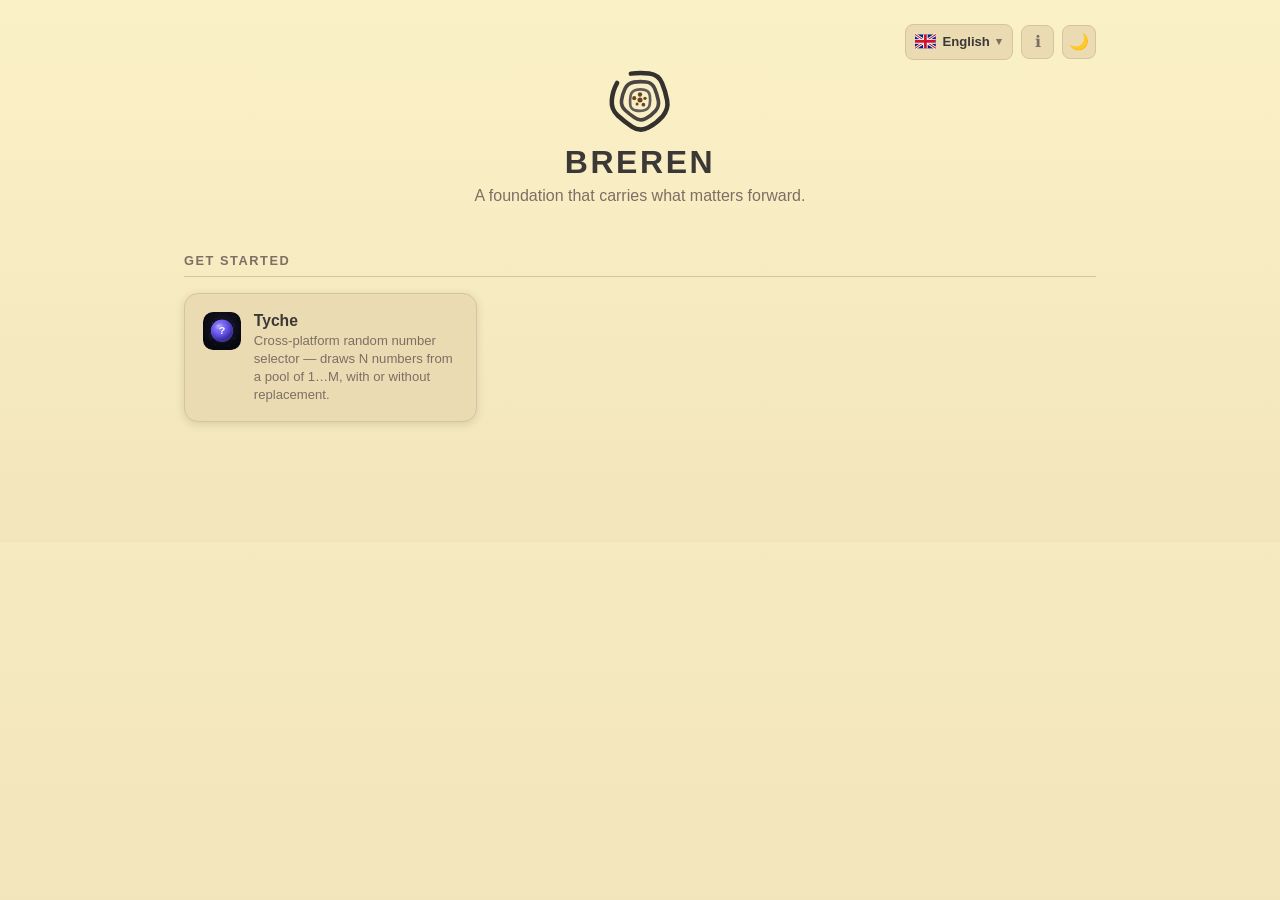
==== index.html @ bc1a44ae "[A] add favicon variants and an about-breren naming modal feat: wire up icons/breren.ico as an alter" ====
<!doctype html>
<html lang="gl">
<head>
<meta charset="utf-8">
<meta name="viewport" content="width=device-width, initial-scale=1">
<title>Breren</title>
<link rel="icon" type="image/svg+xml" href="icons/breren-logo.svg">
<link rel="alternate icon" href="icons/breren.ico">
<style>
  /* Gruvbox palette: https://github.com/morhetz/gruvbox */
  :root {
    color-scheme: light dark;
  }
  :root, :root[data-theme="light"] {
    --bg: #fbf1c7;        /* gruvbox light bg0 */
    --bg-alt: #f2e5bc;    /* gruvbox light bg0_s */
    --fg: #3c3836;        /* gruvbox light fg1 */
    --fg-muted: #7c6f64;  /* gruvbox light fg4 */
    --card-bg: #ebdbb2;   /* gruvbox light bg1 */
    --card-border: #d5c4a1; /* gruvbox light bg2 */
    --accent: #d65d0e;    /* gruvbox light orange */
    --shadow: rgba(60, 45, 20, 0.15);
  }
  @media (prefers-color-scheme: dark) {
    :root {
      --bg: #282828;        /* gruvbox dark bg0 */
      --bg-alt: #1d2021;    /* gruvbox dark bg0_h */
      --fg: #ebdbb2;        /* gruvbox dark fg1 */
      --fg-muted: #a89984;  /* gruvbox dark fg4 */
      --card-bg: #3c3836;   /* gruvbox dark bg1 */
      --card-border: #504945; /* gruvbox dark bg2 */
      --accent: #fe8019;    /* gruvbox dark bright orange */
      --shadow: rgba(0, 0, 0, 0.45);
    }
  }
  :root[data-theme="dark"] {
    --bg: #282828; --bg-alt: #1d2021; --fg: #ebdbb2; --fg-muted: #a89984;
    --card-bg: #3c3836; --card-border: #504945; --accent: #fe8019;
    --shadow: rgba(0, 0, 0, 0.45);
  }

  * { box-sizing: border-box; }
  html, body {
    margin: 0; padding: 0; min-height: 100%;
    background: linear-gradient(180deg, var(--bg) 0%, var(--bg-alt) 100%);
    color: var(--fg);
    font-family: -apple-system, "Segoe UI", Roboto, Helvetica, Arial, sans-serif;
  }
  main {
    max-width: 960px;
    margin: 0 auto;
    padding: 4rem 1.5rem 5rem;
    position: relative;
  }
  .toolbar {
    position: absolute;
    top: 1.5rem;
    right: 1.5rem;
    display: flex;
    align-items: center;
    gap: 0.5rem;
  }

  /* Language picker */
  .lang-picker {
    position: relative;
  }
  .lang-trigger {
    display: flex;
    align-items: center;
    gap: 0.4rem;
    font: inherit;
    cursor: pointer;
    border: 1px solid var(--card-border);
    border-radius: 8px;
    background: var(--card-bg);
    color: var(--fg);
    padding: 0.4rem 0.6rem;
    font-size: 0.82rem;
    font-weight: 600;
  }
  .lang-trigger:hover { border-color: var(--accent); }
  .lang-trigger .chevron {
    color: var(--fg-muted);
    font-size: 0.7rem;
  }
  .lang-menu {
    position: absolute;
    top: calc(100% + 0.4rem);
    right: 0;
    margin: 0;
    padding: 0.35rem;
    list-style: none;
    width: 15rem;
    max-height: 20rem;
    overflow-y: auto;
    background: var(--card-bg);
    border: 1px solid var(--card-border);
    border-radius: 10px;
    box-shadow: 0 8px 24px var(--shadow);
    z-index: 20;
  }
  .lang-menu[hidden] { display: none; }
  .lang-option {
    display: flex;
    align-items: center;
    gap: 0.55rem;
    width: 100%;
    font: inherit;
    text-align: left;
    cursor: pointer;
    border: none;
    border-radius: 6px;
    background: transparent;
    color: var(--fg);
    padding: 0.45rem 0.55rem;
    font-size: 0.86rem;
  }
  .lang-option:hover,
  .lang-option:focus-visible {
    background: color-mix(in srgb, var(--accent) 18%, transparent);
    outline: none;
  }
  .lang-option[aria-selected="true"] {
    font-weight: 700;
    color: var(--accent);
  }
  .flag {
    flex: none;
    display: inline-flex;
    width: 1.3rem;
    height: 1.3rem;
    line-height: 1.3rem;
    font-size: 1.1rem;
  }
  .flag svg { width: 100%; height: 100%; border-radius: 2px; }

  .theme-btn, .about-btn {
    font: inherit;
    cursor: pointer;
    border: 1px solid var(--card-border);
    border-radius: 8px;
    background: var(--card-bg);
    color: var(--fg-muted);
    width: 2.1rem;
    height: 2.1rem;
    display: flex;
    align-items: center;
    justify-content: center;
    font-size: 1rem;
  }
  .theme-btn:hover, .about-btn:hover { border-color: var(--accent); }

  /* About modal */
  .about-overlay {
    position: fixed;
    inset: 0;
    background: rgba(0, 0, 0, 0.5);
    display: flex;
    align-items: center;
    justify-content: center;
    padding: 1.5rem;
    z-index: 30;
  }
  .about-overlay[hidden] { display: none; }
  .about-dialog {
    max-width: 32rem;
    width: 100%;
    max-height: 85vh;
    overflow-y: auto;
    background: var(--card-bg);
    border: 1px solid var(--card-border);
    border-radius: 14px;
    box-shadow: 0 12px 32px var(--shadow);
    padding: 1.75rem;
    position: relative;
  }
  .about-close {
    position: absolute;
    top: 0.9rem;
    right: 0.9rem;
    font: inherit;
    cursor: pointer;
    border: 1px solid var(--card-border);
    border-radius: 8px;
    background: transparent;
    color: var(--fg-muted);
    width: 2rem;
    height: 2rem;
    display: flex;
    align-items: center;
    justify-content: center;
  }
  .about-close:hover { border-color: var(--accent); }
  .about-dialog h2 {
    margin: 0 0.5rem 0.75rem 0;
    font-size: 1.3rem;
    letter-spacing: 0.04em;
  }
  .about-meaning {
    font-weight: 600;
    color: var(--accent);
    margin: 0 0 1rem;
  }
  .about-origin {
    color: var(--fg);
    line-height: 1.55;
    margin: 0 0 1.25rem;
  }
  .about-more {
    color: var(--accent);
    text-decoration: none;
    font-weight: 600;
    font-size: 0.9rem;
  }
  .about-more:hover { text-decoration: underline; }

  header {
    text-align: center;
    margin-bottom: 3rem;
  }
  .mark {
    display: block;
    width: 72px;
    height: 72px;
    margin: 0 auto 0.5rem;
    cursor: pointer;
  }
  .mark svg { display: block; width: 100%; height: 100%; }
  .mark:focus-visible { outline: 2px solid var(--accent); outline-offset: 4px; }
  h1 {
    font-size: 2rem;
    letter-spacing: 0.08em;
    text-transform: uppercase;
    margin: 0 0 0.4rem;
    font-weight: 700;
  }
  .tagline {
    color: var(--fg-muted);
    font-size: 1rem;
    margin: 0;
  }
  .category {
    margin-bottom: 2.5rem;
  }
  .category h2 {
    font-size: 0.8rem;
    text-transform: uppercase;
    letter-spacing: 0.12em;
    color: var(--fg-muted);
    margin: 0 0 1rem;
    padding-bottom: 0.5rem;
    border-bottom: 1px solid var(--card-border);
  }
  .grid {
    display: grid;
    grid-template-columns: repeat(auto-fill, minmax(220px, 1fr));
    gap: 1rem;
  }
  a.tile {
    display: flex;
    align-items: flex-start;
    gap: 0.8rem;
    padding: 1.1rem;
    border-radius: 14px;
    background: var(--card-bg);
    border: 1px solid var(--card-border);
    text-decoration: none;
    color: inherit;
    box-shadow: 0 2px 8px var(--shadow);
    transition: transform 0.12s ease, box-shadow 0.12s ease, border-color 0.12s ease;
  }
  a.tile:hover {
    transform: translateY(-2px);
    box-shadow: 0 6px 16px var(--shadow);
    border-color: var(--accent);
  }
  .tile-icon {
    flex: none;
    width: 2.4rem;
    height: 2.4rem;
    border-radius: 10px;
    display: flex;
    align-items: center;
    justify-content: center;
    font-size: 1.3rem;
    background: color-mix(in srgb, var(--tile-color, var(--accent)) 25%, transparent);
    overflow: hidden;
  }
  .tile-icon img {
    width: 100%;
    height: 100%;
    object-fit: cover;
  }
  .tile-text {
    min-width: 0;
  }
  .tile-name {
    font-weight: 600;
    font-size: 0.98rem;
    margin: 0 0 0.15rem;
    overflow-wrap: break-word;
  }
  .tile-desc {
    font-size: 0.82rem;
    color: var(--fg-muted);
    margin: 0;
    line-height: 1.35;
  }
  .empty, .error {
    text-align: center;
    color: var(--fg-muted);
    padding: 2rem 0;
  }
</style>
</head>
<body>
<main>
  <div class="toolbar">
    <div class="lang-picker">
      <button class="lang-trigger" id="lang-trigger" type="button" aria-haspopup="listbox" aria-expanded="false">
        <span class="flag" id="lang-trigger-flag"></span>
        <span id="lang-trigger-name"></span>
        <span class="chevron">▾</span>
      </button>
      <ul class="lang-menu" id="lang-menu" role="listbox" hidden></ul>
    </div>
    <button class="about-btn" id="about-toggle" type="button">ℹ</button>
    <button class="theme-btn" id="theme-toggle" type="button"></button>
  </div>
  <header>
    <div class="mark" id="logo-mark" role="button" tabindex="0" aria-label="Redraw logo" aria-disabled="false"></div>
    <h1 id="page-title">Breren</h1>
    <p class="tagline" id="page-tagline"></p>
  </header>
  <div id="content"></div>
</main>
<div class="about-overlay" id="about-overlay" hidden>
  <div class="about-dialog" role="dialog" aria-modal="true" aria-labelledby="about-title">
    <button class="about-close" id="about-close" type="button" aria-label="Close">✕</button>
    <h2 id="about-title">Breren</h2>
    <p class="about-meaning" id="about-meaning"></p>
    <p class="about-origin" id="about-origin"></p>
    <a class="about-more" id="about-more" href="https://github.com/Ran-n/breren/blob/main/docs/naming.md" target="_blank" rel="noopener noreferrer"></a>
  </div>
</div>
<script>
(function () {
  var LINKS_FILE = 'links.toml';
  var TRANSLATIONS_FILE = 'translations.toml';

  // SVG flags (emoji flags don't render on all platforms/fonts).
  var FLAG_GALEGO = '<svg viewBox="0 0 30 20" xmlns="http://www.w3.org/2000/svg"><rect width="30" height="20" fill="#ffffff"/><polygon points="0,20 0,14 24,0 30,0" fill="#0090d6"/></svg>';
  var FLAG_ESPERANTO = '<svg viewBox="0 0 30 20" xmlns="http://www.w3.org/2000/svg"><rect width="30" height="20" fill="#007a3d"/><rect width="13" height="11" fill="#ffffff"/><text x="6.6" y="9.7" font-size="8" text-anchor="middle" dominant-baseline="middle" fill="#007a3d">★</text></svg>';
  var FLAG_GB = '<svg viewBox="0 0 30 20" xmlns="http://www.w3.org/2000/svg"><rect width="30" height="20" fill="#00247d"/><path d="M0,0 L30,20 M30,0 L0,20" stroke="#ffffff" stroke-width="4"/><path d="M0,0 L30,20 M30,0 L0,20" stroke="#cf142b" stroke-width="1.5"/><path d="M15,0 V20 M0,10 H30" stroke="#ffffff" stroke-width="6.5"/><path d="M15,0 V20 M0,10 H30" stroke="#cf142b" stroke-width="4"/></svg>';
  var FLAG_CN = '<svg viewBox="0 0 30 20" xmlns="http://www.w3.org/2000/svg"><rect width="30" height="20" fill="#de2910"/><g fill="#ffde00"><path d="M5,2 L6,5.2 L9,3.2 L7,6 L9,7 L5.8,6.6 L6,10 L4.6,6.9 L2,8.5 L3.8,5.7 L1,4.6 L4.4,4.6 Z"/><circle cx="10.5" cy="1.5" r="0.7"/><circle cx="12" cy="4" r="0.7"/><circle cx="12" cy="7" r="0.7"/><circle cx="10" cy="9" r="0.7"/></g></svg>';
  var FLAG_IN = '<svg viewBox="0 0 30 20" xmlns="http://www.w3.org/2000/svg"><rect width="30" height="6.67" fill="#ff9933"/><rect width="30" height="6.67" y="6.67" fill="#ffffff"/><rect width="30" height="6.66" y="13.34" fill="#138808"/><circle cx="15" cy="10" r="2.4" fill="none" stroke="#000080" stroke-width="0.4"/></svg>';
  var FLAG_ES = '<svg viewBox="0 0 30 20" xmlns="http://www.w3.org/2000/svg"><rect width="30" height="20" fill="#aa151b"/><rect width="30" height="10" y="5" fill="#f1bf00"/></svg>';
  var FLAG_SA = '<svg viewBox="0 0 30 20" xmlns="http://www.w3.org/2000/svg"><rect width="30" height="20" fill="#006c35"/><rect x="4" y="13.5" width="18" height="1.6" fill="#ffffff"/><polygon points="22,13.5 26,14.3 22,15.1" fill="#ffffff"/></svg>';
  var FLAG_FR = '<svg viewBox="0 0 30 20" xmlns="http://www.w3.org/2000/svg"><rect width="10" height="20" fill="#0055a4"/><rect width="10" height="20" x="10" fill="#ffffff"/><rect width="10" height="20" x="20" fill="#ef4135"/></svg>';
  var FLAG_BD = '<svg viewBox="0 0 30 20" xmlns="http://www.w3.org/2000/svg"><rect width="30" height="20" fill="#006a4e"/><circle cx="13.5" cy="10" r="5.5" fill="#f42a41"/></svg>';
  var FLAG_PT = '<svg viewBox="0 0 30 20" xmlns="http://www.w3.org/2000/svg"><rect width="30" height="20" fill="#da291c"/><rect width="12" height="20" fill="#046a38"/><circle cx="12" cy="10" r="3.4" fill="#f2c500" stroke="#da291c" stroke-width="0.3"/></svg>';
  var FLAG_RU = '<svg viewBox="0 0 30 20" xmlns="http://www.w3.org/2000/svg"><rect width="30" height="6.67" fill="#ffffff"/><rect width="30" height="6.67" y="6.67" fill="#0039a6"/><rect width="30" height="6.66" y="13.34" fill="#d52b1e"/></svg>';
  var FLAG_PK = '<svg viewBox="0 0 30 20" xmlns="http://www.w3.org/2000/svg"><rect width="30" height="20" fill="#01411c"/><rect width="7.5" height="20" fill="#ffffff"/><circle cx="19" cy="10" r="4.5" fill="#ffffff"/><circle cx="20.5" cy="10" r="3.6" fill="#01411c"/><polygon points="24,6.5 24.9,9 27.5,9 25.4,10.6 26.2,13.1 24,11.6 21.8,13.1 22.6,10.6 20.5,9 23.1,9" fill="#ffffff"/></svg>';
  var FLAG_ID = '<svg viewBox="0 0 30 20" xmlns="http://www.w3.org/2000/svg"><rect width="30" height="10" fill="#ce1126"/><rect width="30" height="10" y="10" fill="#ffffff"/></svg>';
  var FLAG_DE = '<svg viewBox="0 0 30 20" xmlns="http://www.w3.org/2000/svg"><rect width="30" height="6.67" fill="#000000"/><rect width="30" height="6.67" y="6.67" fill="#dd0000"/><rect width="30" height="6.66" y="13.34" fill="#ffce00"/></svg>';
  var FLAG_JP = '<svg viewBox="0 0 30 20" xmlns="http://www.w3.org/2000/svg"><rect width="30" height="20" fill="#ffffff"/><circle cx="15" cy="10" r="5.5" fill="#bc002d"/></svg>';
  var FLAG_TZ = '<svg viewBox="0 0 30 20" xmlns="http://www.w3.org/2000/svg"><rect width="30" height="20" fill="#1eb53a"/><polygon points="0,20 0,15 30,5 30,0" fill="#00a3dd"/><polygon points="0,20 0,16 30,6 30,2" fill="#fcd116"/><polygon points="0,19 0,17 30,7 30,5" fill="#000000"/></svg>';
  var FLAG_TR = '<svg viewBox="0 0 30 20" xmlns="http://www.w3.org/2000/svg"><rect width="30" height="20" fill="#e30a17"/><circle cx="12.5" cy="10" r="4.2" fill="#ffffff"/><circle cx="13.7" cy="10" r="3.4" fill="#e30a17"/><polygon points="18,6.5 18.9,9 21.5,9 19.4,10.6 20.2,13.1 18,11.6 15.8,13.1 16.6,10.6 14.5,9 17.1,9" fill="#ffffff"/></svg>';
  var FLAG_VN = '<svg viewBox="0 0 30 20" xmlns="http://www.w3.org/2000/svg"><rect width="30" height="20" fill="#da251d"/><polygon points="15,4.5 16.3,8.4 20.4,8.4 17.1,10.8 18.4,14.7 15,12.3 11.6,14.7 12.9,10.8 9.6,8.4 13.7,8.4" fill="#ffff00"/></svg>';
  var FLAG_KR = '<svg viewBox="0 0 30 20" xmlns="http://www.w3.org/2000/svg"><rect width="30" height="20" fill="#ffffff"/><circle cx="15" cy="10" r="4" fill="#cd2e3a"/><path d="M15,6 A2,2 0 0 1 15,10 A2,2 0 0 0 15,14 A4,4 0 0 0 15,6 Z" fill="#0047a0"/></svg>';
  var FLAG_IT = '<svg viewBox="0 0 30 20" xmlns="http://www.w3.org/2000/svg"><rect width="10" height="20" fill="#009246"/><rect width="10" height="20" x="10" fill="#ffffff"/><rect width="10" height="20" x="20" fill="#ce2b37"/></svg>';
  var FLAG_IR = '<svg viewBox="0 0 30 20" xmlns="http://www.w3.org/2000/svg"><rect width="30" height="6.67" fill="#239f40"/><rect width="30" height="6.67" y="6.67" fill="#ffffff"/><rect width="30" height="6.66" y="13.34" fill="#da0000"/><circle cx="15" cy="10" r="2.2" fill="none" stroke="#da0000" stroke-width="0.3"/></svg>';
  var FLAG_PA = '<svg viewBox="0 0 30 20" xmlns="http://www.w3.org/2000/svg"><rect width="30" height="20" fill="#f8bd21"/><rect width="30" height="2.5" fill="#0039a6"/><rect width="30" height="2.5" y="17.5" fill="#0039a6"/><circle cx="15" cy="10" r="3.6" fill="#ff8000"/></svg>';
  var FLAG_TH = '<svg viewBox="0 0 30 20" xmlns="http://www.w3.org/2000/svg"><rect width="30" height="20" fill="#a51931"/><rect width="30" height="13.33" y="3.33" fill="#ffffff"/><rect width="30" height="6.67" y="6.67" fill="#2d2a4a"/></svg>';

  // Ordered roughly by number of speakers, with Galego pinned first and
  // Esperanto last. `rtl: true` flips document direction when selected.
  var LANGUAGES = [
    { code: 'gl', flag: FLAG_GALEGO, name: 'Galego' },
    { code: 'en', flag: FLAG_GB, name: 'English' },
    { code: 'zh', flag: FLAG_CN, name: '中文' },
    { code: 'hi', flag: FLAG_IN, name: 'हिन्दी' },
    { code: 'es', flag: FLAG_ES, name: 'Español' },
    { code: 'ar', flag: FLAG_SA, name: 'العربية', rtl: true },
    { code: 'fr', flag: FLAG_FR, name: 'Français' },
    { code: 'bn', flag: FLAG_BD, name: 'বাংলা' },
    { code: 'pt', flag: FLAG_PT, name: 'Português' },
    { code: 'ru', flag: FLAG_RU, name: 'Русский' },
    { code: 'ur', flag: FLAG_PK, name: 'اردو', rtl: true },
    { code: 'id', flag: FLAG_ID, name: 'Bahasa Indonesia' },
    { code: 'de', flag: FLAG_DE, name: 'Deutsch' },
    { code: 'ja', flag: FLAG_JP, name: '日本語' },
    { code: 'sw', flag: FLAG_TZ, name: 'Kiswahili' },
    { code: 'te', flag: FLAG_IN, name: 'తెలుగు' },
    { code: 'tr', flag: FLAG_TR, name: 'Türkçe' },
    { code: 'ta', flag: FLAG_IN, name: 'தமிழ்' },
    { code: 'vi', flag: FLAG_VN, name: 'Tiếng Việt' },
    { code: 'ko', flag: FLAG_KR, name: '한국어' },
    { code: 'it', flag: FLAG_IT, name: 'Italiano' },
    { code: 'fa', flag: FLAG_IR, name: 'فارسی', rtl: true },
    { code: 'pa', flag: FLAG_PA, name: 'ਪੰਜਾਬੀ' },
    { code: 'th', flag: FLAG_TH, name: 'ไทย' },
    { code: 'eo', flag: FLAG_ESPERANTO, name: 'Esperanto' }
  ];
  var SUPPORTED_LANGS = LANGUAGES.map(function (l) { return l.code; });
  var LANG_BY_CODE = {};
  LANGUAGES.forEach(function (l) { LANG_BY_CODE[l.code] = l; });

  var STRINGS = {
    gl: {
      tagline: 'Un alicerce que leva adiante o que importa.',
      empty: 'Aínda non hai ligazóns — engade algunhas a {file}.',
      errorPrefix: 'Non se puido cargar {file}',
      themeToLight: 'Cambiar a modo claro',
      themeToDark: 'Cambiar a modo escuro',
      aboutBtnLabel: 'Sobre Breren',
      aboutTitle: 'Sobre Breren',
      aboutOrigin: 'Breren combina dúas raíces antigas: o protoindoeuropeo *bher-* — levar, portar, transmitir cara adiante — e o protoceltra *brigā* — unha fortaleza, unha altura desde a que se ve máis lonxe. Xuntas: unha base forte que leva o que importa cara ao futuro.',
      aboutMore: 'Le a historia completa do nome'
    },
    en: {
      tagline: 'A foundation that carries what matters forward.',
      empty: 'No links yet — add some to {file}.',
      errorPrefix: 'Could not load {file}',
      themeToLight: 'Switch to light mode',
      themeToDark: 'Switch to dark mode',
      aboutBtnLabel: 'About Breren',
      aboutTitle: 'About Breren',
      aboutOrigin: 'Breren blends two ancient roots: Proto-Indo-European *bher-* — to carry, to bear, to bring forward — and Proto-Celtic *brigā* — a stronghold, a height from which you can see further. Together: a strong foundation that carries what matters into the future.',
      aboutMore: 'Read the full naming story'
    },
    eo: {
      tagline: 'Fundamento kiu portas antaŭen tion, kio gravas.',
      empty: 'Ankoraŭ neniuj ligiloj — aldonu kelkajn al {file}.',
      errorPrefix: 'Ne eblis ŝargi {file}',
      themeToLight: 'Ŝanĝi al luma reĝimo',
      themeToDark: 'Ŝanĝi al malluma reĝimo',
      aboutBtnLabel: 'Pri Breren',
      aboutTitle: 'Pri Breren',
      aboutOrigin: 'Breren kombinas du antikvajn radikojn: la praindeŭropan *bher-* — porti, teni, antaŭenporti — kaj la prakeltan *brigā* — fortikaĵo, alto de kie oni vidas pli malproksimen. Kune: forta fundamento kiu portas antaŭen tion, kio gravas.',
      aboutMore: 'Legu la kompletan historion de la nomo'
    },
    es: {
      tagline: 'Un fundamento que impulsa hacia adelante lo que importa.',
      empty: 'Aún no hay enlaces — añade algunos a {file}.',
      errorPrefix: 'No se pudo cargar {file}',
      themeToLight: 'Cambiar a modo claro',
      themeToDark: 'Cambiar a modo oscuro',
      aboutBtnLabel: 'Sobre Breren',
      aboutTitle: 'Sobre Breren',
      aboutOrigin: 'Breren combina dos raíces antiguas: el protoindoeuropeo *bher-* — llevar, portar, transmitir hacia adelante — y el protoceltal *brigā* — una fortaleza, una altura desde la que se ve más lejos. Juntas: una base fuerte que lleva hacia adelante lo que importa.',
      aboutMore: 'Lee la historia completa del nombre'
    },
    fr: {
      tagline: "Une fondation qui fait avancer ce qui compte.",
      empty: 'Pas encore de liens — ajoutez-en dans {file}.',
      errorPrefix: 'Impossible de charger {file}',
      themeToLight: 'Passer en mode clair',
      themeToDark: 'Passer en mode sombre',
      aboutBtnLabel: 'À propos de Breren',
      aboutTitle: 'À propos de Breren',
      aboutOrigin: "Breren associe deux racines anciennes : le proto-indo-européen *bher-* — porter, transmettre, faire avancer — et le proto-celtique *brigā* — une forteresse, une hauteur d'où l'on voit plus loin. Ensemble : une fondation solide qui fait avancer ce qui compte.",
      aboutMore: "Lire l'histoire complète du nom"
    },
    pt: {
      tagline: 'Uma base que leva adiante o que importa.',
      empty: 'Ainda sem links — adicione alguns a {file}.',
      errorPrefix: 'Não foi possível carregar {file}',
      themeToLight: 'Mudar para o modo claro',
      themeToDark: 'Mudar para o modo escuro',
      aboutBtnLabel: 'Sobre a Breren',
      aboutTitle: 'Sobre a Breren',
      aboutOrigin: 'A Breren combina duas raízes antigas: o proto-indo-europeu *bher-* — carregar, levar, transmitir adiante — e o proto-celta *brigā* — uma fortaleza, uma altura de onde se vê mais longe. Juntas: uma base forte que leva adiante o que importa.',
      aboutMore: 'Leia a história completa do nome'
    },
    de: {
      tagline: 'Ein Fundament, das Wichtiges weiterträgt.',
      empty: 'Noch keine Links — füge welche zu {file} hinzu.',
      errorPrefix: '{file} konnte nicht geladen werden',
      themeToLight: 'Zum hellen Modus wechseln',
      themeToDark: 'Zum dunklen Modus wechseln',
      aboutBtnLabel: 'Über Breren',
      aboutTitle: 'Über Breren',
      aboutOrigin: 'Breren verbindet zwei alte Wurzeln: das urindogermanische *bher-* — tragen, bringen, weitertragen — und das urkeltische *brigā* — eine Festung, eine Anhöhe, von der aus man weiter sieht. Zusammen: ein starkes Fundament, das Wichtiges in die Zukunft trägt.',
      aboutMore: 'Die ganze Geschichte des Namens lesen'
    },
    it: {
      tagline: 'Una fondazione che porta avanti ciò che conta.',
      empty: 'Ancora nessun link — aggiungine in {file}.',
      errorPrefix: 'Impossibile caricare {file}',
      themeToLight: 'Passa alla modalità chiara',
      themeToDark: 'Passa alla modalità scura',
      aboutBtnLabel: 'Informazioni su Breren',
      aboutTitle: 'Informazioni su Breren',
      aboutOrigin: "Breren unisce due antiche radici: il proto-indoeuropeo *bher-* — portare, recare, trasmettere in avanti — e il proto-celtico *brigā* — una fortezza, un'altura da cui si vede più lontano. Insieme: una base solida che porta avanti ciò che conta.",
      aboutMore: 'Leggi la storia completa del nome'
    },
    ru: {
      tagline: 'Основа, которая несёт вперёд то, что важно.',
      empty: 'Пока нет ссылок — добавьте их в {file}.',
      errorPrefix: 'Не удалось загрузить {file}',
      themeToLight: 'Переключиться на светлую тему',
      themeToDark: 'Переключиться на тёмную тему',
      aboutBtnLabel: 'О Breren',
      aboutTitle: 'О Breren',
      aboutOrigin: 'Breren соединяет два древних корня: праиндоевропейский *bher-* — нести, приносить, передавать вперёд — и пракельтский *brigā* — крепость, возвышенность, с которой видно дальше. Вместе: прочная основа, несущая важное в будущее.',
      aboutMore: 'Прочитать полную историю названия'
    },
    zh: {
      tagline: '承载重要之物，一路向前的根基。',
      empty: '还没有链接——请在 {file} 中添加。',
      errorPrefix: '无法加载 {file}',
      themeToLight: '切换到浅色模式',
      themeToDark: '切换到深色模式',
      aboutBtnLabel: '关于 Breren',
      aboutTitle: '关于 Breren',
      aboutOrigin: 'Breren 融合了两个古老的词根:原始印欧语 *bher-*——承载、携带、向前传递——以及原始凯尔特语 *brigā*——堡垒,能看得更远的高地。合而为一:承载重要之物、迈向未来的坚实根基。',
      aboutMore: '阅读完整的命名故事'
    },
    ja: {
      tagline: '大切なものを未来へ運ぶ土台。',
      empty: 'まだリンクがありません — {file} に追加してください。',
      errorPrefix: '{file} を読み込めませんでした',
      themeToLight: 'ライトモードに切り替える',
      themeToDark: 'ダークモードに切り替える',
      aboutBtnLabel: 'Breren について',
      aboutTitle: 'Breren について',
      aboutOrigin: 'Brerenは二つの古い語根を組み合わせています。印欧祖語の*bher-*(運ぶ、携える、前へ伝える)と、ケルト祖語の*brigā*(砦、より遠くを見渡せる高台)です。合わせると、大切なものを未来へ運ぶ強固な土台となります。',
      aboutMore: '名前の由来を詳しく読む'
    },
    ko: {
      tagline: '중요한 것을 앞으로 나아가게 하는 토대.',
      empty: '아직 링크가 없습니다 — {file} 에 추가하세요.',
      errorPrefix: '{file} 을(를) 불러올 수 없습니다',
      themeToLight: '라이트 모드로 전환',
      themeToDark: '다크 모드로 전환',
      aboutBtnLabel: 'Breren 소개',
      aboutTitle: 'Breren 소개',
      aboutOrigin: 'Breren은 두 가지 고대 어근을 결합합니다. 인도유럽조어 *bher-*(나르다, 짊어지다, 앞으로 전하다)와 켈트조어 *brigā*(요새, 더 멀리 볼 수 있는 높은 곳)입니다. 함께: 중요한 것을 미래로 나르는 튼튼한 토대입니다.',
      aboutMore: '이름의 전체 이야기 읽기'
    },
    ar: {
      tagline: 'أساس يحمل ما يهم إلى الأمام.',
      empty: 'لا توجد روابط بعد — أضف بعضها إلى {file}.',
      errorPrefix: 'تعذّر تحميل {file}',
      themeToLight: 'التبديل إلى الوضع الفاتح',
      themeToDark: 'التبديل إلى الوضع الداكن',
      aboutBtnLabel: 'عن Breren',
      aboutTitle: 'عن Breren',
      aboutOrigin: 'يجمع اسم Breren بين جذرين قديمين: الجذر الهندي الأوروبي البدائي *bher-* — يحمل، يسند، ينقل إلى الأمام — والجذر السلتي البدائي *brigā* — حصن، مرتفع يُرى منه أبعد. معًا: أساس قوي يحمل ما يهم نحو المستقبل.',
      aboutMore: 'اقرأ القصة الكاملة للاسم'
    },
    hi: {
      tagline: 'एक नींव जो ज़रूरी चीज़ों को आगे ले जाती है।',
      empty: 'अभी कोई लिंक नहीं है — {file} में कुछ जोड़ें।',
      errorPrefix: '{file} लोड नहीं हो सका',
      themeToLight: 'लाइट मोड में बदलें',
      themeToDark: 'डार्क मोड में बदलें',
      aboutBtnLabel: 'Breren के बारे में',
      aboutTitle: 'Breren के बारे में',
      aboutOrigin: 'Breren दो प्राचीन मूलों को जोड़ता है: प्रोटो-इंडो-यूरोपीय *bher-* — ले जाना, वहन करना, आगे पहुँचाना — और प्रोटो-सेल्टिक *brigā* — एक किला, एक ऊँचाई जहाँ से आगे तक देखा जा सके। साथ में: एक मज़बूत नींव जो ज़रूरी चीज़ों को भविष्य की ओर ले जाती है।',
      aboutMore: 'नाम की पूरी कहानी पढ़ें'
    },
    bn: {
      tagline: 'একটি ভিত্তি যা গুরুত্বপূর্ণ জিনিসকে সামনে এগিয়ে নিয়ে যায়।',
      empty: 'এখনো কোনো লিঙ্ক নেই — {file}-এ কিছু যোগ করুন।',
      errorPrefix: '{file} লোড করা যায়নি',
      themeToLight: 'লাইট মোডে যান',
      themeToDark: 'ডার্ক মোডে যান',
      aboutBtnLabel: 'Breren সম্পর্কে',
      aboutTitle: 'Breren সম্পর্কে',
      aboutOrigin: 'Breren দুটি প্রাচীন মূল একত্রিত করে: প্রোটো-ইন্দো-ইউরোপীয় *bher-* — বহন করা, ধরে রাখা, সামনে এগিয়ে নেওয়া — এবং প্রোটো-কেল্টিক *brigā* — একটি দুর্গ, এমন উচ্চতা যেখান থেকে আরও দূর দেখা যায়। একসাথে: একটি শক্তিশালী ভিত্তি যা গুরুত্বপূর্ণ জিনিসকে ভবিষ্যতের দিকে বহন করে।',
      aboutMore: 'নামের সম্পূর্ণ গল্প পড়ুন'
    },
    ur: {
      tagline: 'ایک بنیاد جو اہم چیزوں کو آگے لے کر جاتی ہے۔',
      empty: 'ابھی تک کوئی لنک نہیں — {file} میں کچھ شامل کریں۔',
      errorPrefix: '{file} لوڈ نہیں ہو سکی',
      themeToLight: 'لائٹ موڈ پر جائیں',
      themeToDark: 'ڈارک موڈ پر جائیں',
      aboutBtnLabel: 'Breren کے بارے میں',
      aboutTitle: 'Breren کے بارے میں',
      aboutOrigin: 'Breren دو قدیم جڑوں کو ملاتا ہے: پروٹو-انڈو-یورپی *bher-* — اٹھانا، لے جانا، آگے پہنچانا — اور پروٹو-سیلٹک *brigā* — ایک قلعہ، ایک بلندی جہاں سے مزید دور دیکھا جا سکے۔ ملا کر: ایک مضبوط بنیاد جو اہم چیزوں کو مستقبل کی طرف لے جاتی ہے۔',
      aboutMore: 'نام کی مکمل کہانی پڑھیں'
    },
    fa: {
      tagline: 'بنیادی که آنچه اهمیت دارد را به پیش می‌برد.',
      empty: 'هنوز پیوندی وجود ندارد — چند مورد به {file} اضافه کنید.',
      errorPrefix: 'بارگذاری {file} ممکن نشد',
      themeToLight: 'رفتن به حالت روشن',
      themeToDark: 'رفتن به حالت تاریک',
      aboutBtnLabel: 'درباره Breren',
      aboutTitle: 'درباره Breren',
      aboutOrigin: 'Breren دو ریشه باستانی را ترکیب می‌کند: ریشه پروتوهندواروپایی *bher-* — حمل کردن، بردن، به‌پیش‌بردن — و ریشه پروتوکلتیک *brigā* — دژی، بلندایی که از آن دورتر می‌توان دید. با هم: بنیادی استوار که آنچه اهمیت دارد را به آینده می‌برد.',
      aboutMore: 'داستان کامل نام را بخوانید'
    },
    tr: {
      tagline: 'Önemli olanı ileriye taşıyan bir temel.',
      empty: 'Henüz bağlantı yok — {file} dosyasına birkaç tane ekleyin.',
      errorPrefix: '{file} yüklenemedi',
      themeToLight: 'Aydınlık moda geç',
      themeToDark: 'Karanlık moda geç',
      aboutBtnLabel: 'Breren Hakkında',
      aboutTitle: 'Breren Hakkında',
      aboutOrigin: 'Breren iki eski kökü birleştirir: Proto-Hint-Avrupa kökü *bher-* — taşımak, sürdürmek, ileriye götürmek — ve Proto-Kelt kökü *brigā* — bir kale, daha uzağı görebileceğiniz bir yükseklik. Birlikte: önemli olanı geleceğe taşıyan güçlü bir temel.',
      aboutMore: 'İsmin tam hikâyesini oku'
    },
    vi: {
      tagline: 'Một nền tảng mang những điều quan trọng tiến về phía trước.',
      empty: 'Chưa có liên kết nào — hãy thêm vào {file}.',
      errorPrefix: 'Không thể tải {file}',
      themeToLight: 'Chuyển sang chế độ sáng',
      themeToDark: 'Chuyển sang chế độ tối',
      aboutBtnLabel: 'Về Breren',
      aboutTitle: 'Về Breren',
      aboutOrigin: 'Breren kết hợp hai gốc từ cổ xưa: gốc Tiền Ấn-Âu *bher-* — mang, gánh vác, đưa về phía trước — và gốc Tiền Celt *brigā* — một pháo đài, một nơi cao để nhìn xa hơn. Kết hợp lại: một nền tảng vững chắc mang những điều quan trọng tiến về phía trước.',
      aboutMore: 'Đọc câu chuyện đầy đủ về cái tên'
    },
    id: {
      tagline: 'Fondasi yang membawa hal-hal penting maju ke depan.',
      empty: 'Belum ada tautan — tambahkan beberapa di {file}.',
      errorPrefix: 'Tidak dapat memuat {file}',
      themeToLight: 'Beralih ke mode terang',
      themeToDark: 'Beralih ke mode gelap',
      aboutBtnLabel: 'Tentang Breren',
      aboutTitle: 'Tentang Breren',
      aboutOrigin: 'Breren memadukan dua akar kuno: Proto-Indo-Eropa *bher-* — membawa, memikul, membawa maju — dan Proto-Celtic *brigā* — sebuah benteng, ketinggian tempat memandang lebih jauh. Bersama-sama: fondasi kuat yang membawa hal-hal penting menuju masa depan.',
      aboutMore: 'Baca kisah lengkap nama ini'
    },
    th: {
      tagline: 'รากฐานที่นำสิ่งสำคัญไปข้างหน้า',
      empty: 'ยังไม่มีลิงก์ — เพิ่มลงใน {file}',
      errorPrefix: 'โหลด {file} ไม่สำเร็จ',
      themeToLight: 'สลับเป็นโหมดสว่าง',
      themeToDark: 'สลับเป็นโหมดมืด',
      aboutBtnLabel: 'เกี่ยวกับ Breren',
      aboutTitle: 'เกี่ยวกับ Breren',
      aboutOrigin: 'Breren ผสานรากศัพท์โบราณสองราก คือ Proto-Indo-European *bher-* ที่แปลว่าแบก นำพา ส่งต่อไปข้างหน้า และ Proto-Celtic *brigā* ที่แปลว่าป้อมปราการ ที่สูงซึ่งมองเห็นได้ไกลกว่า รวมกันแล้วคือรากฐานที่มั่นคงซึ่งนำสิ่งสำคัญไปสู่อนาคต',
      aboutMore: 'อ่านเรื่องราวเต็มของชื่อนี้'
    },
    sw: {
      tagline: 'Msingi unaobeba mbele mambo muhimu.',
      empty: 'Bado hakuna viungo — ongeza baadhi kwenye {file}.',
      errorPrefix: 'Imeshindwa kupakia {file}',
      themeToLight: 'Badilisha hali ya mwanga',
      themeToDark: 'Badilisha hali ya giza',
      aboutBtnLabel: 'Kuhusu Breren',
      aboutTitle: 'Kuhusu Breren',
      aboutOrigin: 'Breren huchanganya mizizi miwili ya kale: mzizi wa Proto-Indo-European *bher-* — kubeba, kuchukua, kupeleka mbele — na mzizi wa Proto-Celtic *brigā* — ngome, kilele ambacho unaweza kuona mbali zaidi. Kwa pamoja: msingi imara unaobeba mambo muhimu kuelekea siku zijazo.',
      aboutMore: 'Soma hadithi kamili ya jina'
    },
    te: {
      tagline: 'ముఖ్యమైన వాటిని ముందుకు తీసుకెళ్లే పునాది.',
      empty: 'ఇంకా లింక్‌లు లేవు — {file}కు కొన్ని జోడించండి.',
      errorPrefix: '{file}ను లోడ్ చేయలేకపోయాము',
      themeToLight: 'లైట్ మోడ్‌కు మారండి',
      themeToDark: 'డార్క్ మోడ్‌కు మారండి',
      aboutBtnLabel: 'Breren గురించి',
      aboutTitle: 'Breren గురించి',
      aboutOrigin: 'Breren రెండు ప్రాచీన మూలాలను మిళితం చేస్తుంది: ప్రోటో-ఇండో-యూరోపియన్ *bher-* — మోయడం, భరించడం, ముందుకు తీసుకెళ్లడం — మరియు ప్రోటో-సెల్టిక్ *brigā* — కోట, మరింత దూరం చూడగలిగే ఎత్తైన ప్రదేశం. కలిపి: ముఖ్యమైన వాటిని భవిష్యత్తు వైపు మోసుకెళ్లే బలమైన పునాది.',
      aboutMore: 'పేరు వెనుక పూర్తి కథను చదవండి'
    },
    ta: {
      tagline: 'முக்கியமானதை முன்னோக்கி கொண்டு செல்லும் அடித்தளம்.',
      empty: 'இதுவரை இணைப்புகள் இல்லை — {file} இல் சிலவற்றைச் சேர்க்கவும்.',
      errorPrefix: '{file} ஐ ஏற்ற முடியவில்லை',
      themeToLight: 'லைட் பயன்முறைக்கு மாறவும்',
      themeToDark: 'டார்க் பயன்முறைக்கு மாறவும்',
      aboutBtnLabel: 'Breren பற்றி',
      aboutTitle: 'Breren பற்றி',
      aboutOrigin: 'Breren இரண்டு பண்டைய வேர்களை இணைக்கிறது: புரோட்டோ-இந்தோ-ஐரோப்பிய *bher-* — சுமப்பது, தாங்குவது, முன்னோக்கி கொண்டு செல்வது — மற்றும் புரோட்டோ-கெல்டிக் *brigā* — ஒரு கோட்டை, தொலைவை பார்க்கக்கூடிய உயரம். ஒன்றாக: முக்கியமானதை எதிர்காலத்திற்கு கொண்டு செல்லும் வலுவான அடித்தளம்.',
      aboutMore: 'பெயரின் முழு கதையைப் படியுங்கள்'
    },
    pa: {
      tagline: 'ਇੱਕ ਬੁਨਿਆਦ ਜੋ ਜ਼ਰੂਰੀ ਚੀਜ਼ਾਂ ਨੂੰ ਅੱਗੇ ਲੈ ਜਾਂਦੀ ਹੈ।',
      empty: 'ਹਾਲੇ ਕੋਈ ਲਿੰਕ ਨਹੀਂ — {file} ਵਿੱਚ ਕੁਝ ਸ਼ਾਮਲ ਕਰੋ।',
      errorPrefix: '{file} ਲੋਡ ਨਹੀਂ ਹੋ ਸਕੀ',
      themeToLight: "ਲਾਈਟ ਮੋਡ 'ਤੇ ਜਾਓ",
      themeToDark: "ਡਾਰਕ ਮੋਡ 'ਤੇ ਜਾਓ",
      aboutBtnLabel: 'Breren ਬਾਰੇ',
      aboutTitle: 'Breren ਬਾਰੇ',
      aboutOrigin: 'Breren ਦੋ ਪ੍ਰਾਚੀਨ ਜੜ੍ਹਾਂ ਨੂੰ ਜੋੜਦਾ ਹੈ: ਪ੍ਰੋਟੋ-ਇੰਡੋ-ਯੂਰਪੀਅਨ *bher-* — ਚੁੱਕਣਾ, ਲਿਜਾਣਾ, ਅੱਗੇ ਪਹੁੰਚਾਉਣਾ — ਅਤੇ ਪ੍ਰੋਟੋ-ਸੈਲਟਿਕ *brigā* — ਇੱਕ ਕਿਲ੍ਹਾ, ਇੱਕ ਉਚਾਈ ਜਿੱਥੋਂ ਹੋਰ ਦੂਰ ਤੱਕ ਦੇਖਿਆ ਜਾ ਸਕੇ। ਇਕੱਠੇ: ਇੱਕ ਮਜ਼ਬੂਤ ਬੁਨਿਆਦ ਜੋ ਜ਼ਰੂਰੀ ਚੀਜ਼ਾਂ ਨੂੰ ਭਵਿੱਖ ਵੱਲ ਲੈ ਜਾਂਦੀ ਹੈ।',
      aboutMore: 'ਨਾਮ ਦੀ ਪੂਰੀ ਕਹਾਣੀ ਪੜ੍ਹੋ'
    }
  };
  var RTL_LANGS = ['ar', 'ur', 'fa'];

  var currentLang = detectLang();
  var latestData = null;
  var latestError = null;
  var translations = {};

  setupLangPicker();
  setupThemeToggle();
  setupLogoMark();
  setupAboutModal();
  applyTheme(effectiveTheme());
  applyDirection(currentLang);
  applyTexts();

  fetchTOML(TRANSLATIONS_FILE)
    .then(function (data) { translations = data; if (latestData) render(latestData); })
    .catch(function () { translations = {}; }); // optional file; missing/broken -> no translations

  fetchTOML(LINKS_FILE)
    .then(function (data) { latestData = data; render(data); })
    .catch(function (err) {
      latestError = err;
      renderError(err);
    });

  function fetchTOML(file) {
    return fetch(file, { cache: 'no-store' })
      .then(function (r) {
        if (!r.ok) throw new Error(file + ' responded with ' + r.status);
        return r.text();
      })
      .then(parseTOML);
  }

  // ---- i18n ----------------------------------------------------------

  function detectLang() {
    var stored = localStorage.getItem('breren-lang');
    if (stored && SUPPORTED_LANGS.indexOf(stored) !== -1) return stored;
    var candidates = navigator.languages || [navigator.language || 'gl'];
    for (var i = 0; i < candidates.length; i++) {
      var code = (candidates[i] || '').slice(0, 2).toLowerCase();
      if (SUPPORTED_LANGS.indexOf(code) !== -1) return code;
    }
    return 'gl';
  }

  function t(key, vars) {
    var dict = STRINGS[currentLang] || STRINGS.gl;
    var str = dict[key] || STRINGS.gl[key] || key;
    if (vars) {
      Object.keys(vars).forEach(function (k) {
        str = str.replace('{' + k + '}', vars[k]);
      });
    }
    return str;
  }

  // Looks up `<base>_<currentLang>` (e.g. `name_es`) for a links.toml
  // category/item, in this priority order: translations.toml's table for
  // this object's `id`, then an inline `<base>_<code>` field on the
  // object itself (kept as an escape hatch), then the plain `<base>`
  // field untranslated. Translations are written by hand — ask to have a
  // new tile translated when you add it; there's no runtime translation.
  function localized(obj, base) {
    var key = base + '_' + currentLang;
    var fromFile = obj.id && translations[obj.id];
    if (fromFile && fromFile[key]) return fromFile[key];
    return obj[key] || obj[base];
  }

  function setupLangPicker() {
    var trigger = document.getElementById('lang-trigger');
    var menu = document.getElementById('lang-menu');
    var triggerFlag = document.getElementById('lang-trigger-flag');
    var triggerName = document.getElementById('lang-trigger-name');

    LANGUAGES.forEach(function (lang) {
      var li = document.createElement('li');
      li.setAttribute('role', 'presentation');

      var btn = document.createElement('button');
      btn.type = 'button';
      btn.className = 'lang-option';
      btn.setAttribute('role', 'option');
      btn.setAttribute('aria-selected', String(lang.code === currentLang));
      btn.innerHTML =
        '<span class="flag">' + lang.flag + '</span><span>' + lang.name + '</span>';
      btn.addEventListener('click', function () {
        selectLang(lang.code);
        closeMenu();
      });

      li.appendChild(btn);
      menu.appendChild(li);
    });

    updateTrigger();

    trigger.addEventListener('click', function () {
      var isOpen = !menu.hidden;
      if (isOpen) closeMenu(); else openMenu();
    });

    document.addEventListener('click', function (e) {
      if (!menu.hidden && !e.target.closest('.lang-picker')) closeMenu();
    });

    document.addEventListener('keydown', function (e) {
      if (e.key === 'Escape' && !menu.hidden) {
        closeMenu();
        trigger.focus();
      }
    });

    function openMenu() {
      menu.hidden = false;
      trigger.setAttribute('aria-expanded', 'true');
    }
    function closeMenu() {
      menu.hidden = true;
      trigger.setAttribute('aria-expanded', 'false');
    }
    function updateTrigger() {
      var lang = LANG_BY_CODE[currentLang];
      triggerFlag.innerHTML = lang.flag;
      triggerName.textContent = lang.name;
      Array.prototype.forEach.call(menu.querySelectorAll('.lang-option'), function (btn, i) {
        btn.setAttribute('aria-selected', String(LANGUAGES[i].code === currentLang));
      });
    }

    // exposed for selectLang()
    setupLangPicker._updateTrigger = updateTrigger;
  }

  function selectLang(code) {
    currentLang = code;
    localStorage.setItem('breren-lang', code);
    document.documentElement.lang = code;
    applyDirection(code);
    setupLangPicker._updateTrigger();
    applyTexts();
  }

  function applyDirection(code) {
    var lang = LANG_BY_CODE[code];
    document.documentElement.dir = lang && lang.rtl ? 'rtl' : 'ltr';
  }

  function applyTexts() {
    document.getElementById('page-tagline').textContent = t('tagline');
    updateThemeButtonLabel();
    updateAboutTexts();
    if (latestData) render(latestData);
    else if (latestError) renderError(latestError);
  }

  // ---- theme ----------------------------------------------------------

  function effectiveTheme() {
    var stored = localStorage.getItem('breren-theme');
    if (stored) return stored;
    return window.matchMedia('(prefers-color-scheme: dark)').matches ? 'dark' : 'light';
  }

  function applyTheme(theme) {
    document.documentElement.setAttribute('data-theme', theme);
    var btn = document.getElementById('theme-toggle');
    btn.textContent = theme === 'dark' ? '☀️' : '🌙';
    updateThemeButtonLabel();
  }

  function updateThemeButtonLabel() {
    var theme = document.documentElement.getAttribute('data-theme');
    var btn = document.getElementById('theme-toggle');
    btn.setAttribute('aria-label', theme === 'dark' ? t('themeToLight') : t('themeToDark'));
    btn.title = btn.getAttribute('aria-label');
  }

  function setupThemeToggle() {
    document.getElementById('theme-toggle').addEventListener('click', function () {
      var next = effectiveTheme() === 'dark' ? 'light' : 'dark';
      localStorage.setItem('breren-theme', next);
      applyTheme(next);
    });
  }

  // ---- about modal ----------------------------------------------------

  function setupAboutModal() {
    var toggle = document.getElementById('about-toggle');
    var overlay = document.getElementById('about-overlay');
    var closeBtn = document.getElementById('about-close');

    toggle.addEventListener('click', open);
    closeBtn.addEventListener('click', close);
    overlay.addEventListener('click', function (e) {
      if (e.target === overlay) close();
    });
    document.addEventListener('keydown', function (e) {
      if (e.key === 'Escape' && !overlay.hidden) close();
    });

    function open() {
      overlay.hidden = false;
      closeBtn.focus();
    }
    function close() {
      overlay.hidden = true;
      toggle.focus();
    }
  }

  function updateAboutTexts() {
    document.getElementById('about-toggle').setAttribute('aria-label', t('aboutBtnLabel'));
    document.getElementById('about-toggle').title = t('aboutBtnLabel');
    document.getElementById('about-title').textContent = t('aboutTitle');
    document.getElementById('about-meaning').textContent = t('tagline');
    document.getElementById('about-origin').textContent = t('aboutOrigin');
    document.getElementById('about-more').textContent = t('aboutMore');
  }

  // ---- logo mark ----------------------------------------------------

  function setupLogoMark() {
    var mark = document.getElementById('logo-mark');
    var busy = false;

    fetch('icons/breren-logo-animated.svg', { cache: 'no-store' })
      .then(function (r) { return r.text(); })
      .then(function (svgText) {
        mark.innerHTML = svgText;
        mark.addEventListener('click', replay);
        mark.addEventListener('keydown', function (e) {
          if (e.key === 'Enter' || e.key === ' ') {
            e.preventDefault();
            replay();
          }
        });
      })
      .catch(function () {}); // decorative; page works without it

    function replay() {
      if (busy) return;
      var animated = mark.querySelectorAll('.rampart, .hut');
      if (animated.length === 0) return;
      if (window.matchMedia('(prefers-reduced-motion: reduce)').matches) return;

      busy = true;
      mark.setAttribute('aria-disabled', 'true');
      var remaining = animated.length;

      Array.prototype.forEach.call(animated, function (el) { el.style.animation = 'none'; });
      void mark.offsetWidth; // force reflow so the animation restarts
      Array.prototype.forEach.call(animated, function (el) {
        el.style.animation = '';
        el.addEventListener('animationend', onEnd);
      });

      function onEnd(e) {
        e.currentTarget.removeEventListener('animationend', onEnd);
        remaining--;
        if (remaining === 0) {
          busy = false;
          mark.setAttribute('aria-disabled', 'false');
        }
      }
    }
  }

  // ---- TOML parsing ----------------------------------------------------

  // Minimal TOML subset parser: top-level string/bool/number keys, plus
  // [[array.of.tables]] headers nested the way TOML actually nests them
  // (a new [[a.b]] entry attaches under the most recently created [[a]]).
  // Good enough for this page's schema; not a general TOML implementation.
  function parseTOML(text) {
    var root = {};
    var current = root;
    var lines = text.split(/\r?\n/);

    lines.forEach(function (raw) {
      var line = raw.trim();
      if (!line || line.charAt(0) === '#') return;

      var arrayHeader = line.match(/^\[\[(.+)\]\]$/);
      if (arrayHeader) {
        current = descend(root, arrayHeader[1].split('.'), true);
        return;
      }

      var tableHeader = line.match(/^\[(.+)\]$/);
      if (tableHeader) {
        current = descend(root, tableHeader[1].split('.'), false);
        return;
      }

      var eq = line.indexOf('=');
      if (eq === -1) return;
      var key = line.slice(0, eq).trim();
      current[key] = parseValue(line.slice(eq + 1));
    });

    return root;

    function descend(container, path, isArrayLeaf) {
      for (var i = 0; i < path.length - 1; i++) {
        var key = path[i].trim();
        if (!container[key]) container[key] = [];
        var arr = container[key];
        if (arr.length === 0) arr.push({});
        container = arr[arr.length - 1];
      }
      var lastKey = path[path.length - 1].trim();
      if (isArrayLeaf) {
        if (!container[lastKey]) container[lastKey] = [];
        var table = {};
        container[lastKey].push(table);
        return table;
      }
      if (!container[lastKey]) container[lastKey] = {};
      return container[lastKey];
    }

    function parseValue(raw) {
      var v = raw.trim();
      if (v.charAt(0) === '"') {
        var out = '';
        for (var i = 1; i < v.length; i++) {
          if (v.charAt(i) === '\\') { out += v.charAt(i + 1); i++; continue; }
          if (v.charAt(i) === '"') break;
          out += v.charAt(i);
        }
        return out;
      }
      var hashIdx = v.indexOf('#');
      if (hashIdx !== -1) v = v.slice(0, hashIdx).trim();
      if (v === 'true') return true;
      if (v === 'false') return false;
      if (v !== '' && !isNaN(Number(v))) return Number(v);
      return v;
    }
  }

  // ---- rendering ----------------------------------------------------

  function render(data) {
    if (data.title) document.getElementById('page-title').textContent = data.title;
    document.title = data.title || 'Breren';

    var container = document.getElementById('content');
    container.innerHTML = '';
    var categories = Array.isArray(data.categories) ? data.categories : [];

    if (categories.length === 0) {
      container.innerHTML = '<p class="empty">' + escapeHtml(t('empty', { file: LINKS_FILE })) + '</p>';
      return;
    }

    categories.forEach(function (cat) {
      var section = document.createElement('section');
      section.className = 'category';

      var catName = localized(cat, 'name');
      if (catName) {
        var h2 = document.createElement('h2');
        h2.textContent = catName;
        section.appendChild(h2);
      }

      var grid = document.createElement('div');
      grid.className = 'grid';

      (cat.items || []).forEach(function (item) {
        grid.appendChild(renderTile(item));
      });

      section.appendChild(grid);
      container.appendChild(section);
    });
  }

  function renderError(err) {
    document.getElementById('content').innerHTML =
      '<p class="error">' + escapeHtml(t('errorPrefix', { file: LINKS_FILE })) +
      ' (' + escapeHtml(err.message) + ').</p>';
  }

  function renderTile(item) {
    var a = document.createElement('a');
    a.className = 'tile';
    a.href = item.url || '#';
    if (item.url && /^https?:\/\//i.test(item.url)) {
      a.target = '_blank';
      a.rel = 'noopener noreferrer';
    }
    if (item.color) a.style.setProperty('--tile-color', item.color);

    var itemName = localized(item, 'name');
    var itemDesc = localized(item, 'description');

    var icon = document.createElement('div');
    icon.className = 'tile-icon';
    if (item.icon && /\.(svg|png|jpe?g|webp|gif)$/i.test(item.icon)) {
      var img = document.createElement('img');
      img.src = item.icon;
      img.alt = '';
      icon.appendChild(img);
    } else {
      icon.textContent = item.icon || (itemName ? itemName.charAt(0).toUpperCase() : '?');
    }

    var text = document.createElement('div');
    text.className = 'tile-text';

    var name = document.createElement('p');
    name.className = 'tile-name';
    name.textContent = itemName || item.url || 'Untitled';
    text.appendChild(name);

    if (itemDesc) {
      var desc = document.createElement('p');
      desc.className = 'tile-desc';
      desc.textContent = itemDesc;
      text.appendChild(desc);
    }

    a.appendChild(icon);
    a.appendChild(text);
    return a;
  }

  function escapeHtml(s) {
    var div = document.createElement('div');
    div.textContent = s;
    return div.innerHTML;
  }
})();
</script>
</body>
</html>
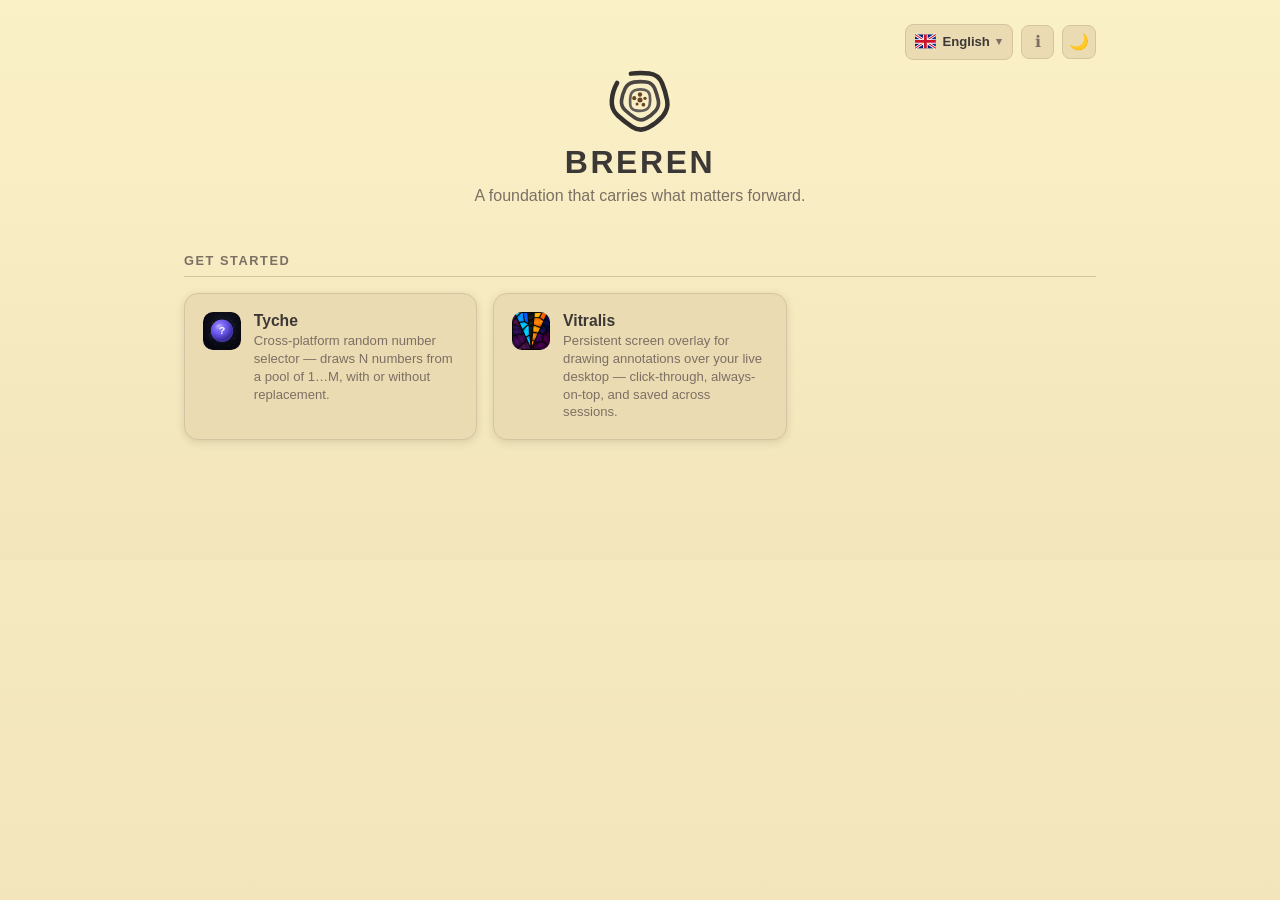
==== commit 19c35f56: "[F] open same-origin tiles in the same tab fix: the Vitralis tile linked to breren.com/vitralis was " ====
--- a/index.html
+++ b/index.html
@@ -1078,7 +1078,7 @@
     var a = document.createElement('a');
     a.className = 'tile';
     a.href = item.url || '#';
-    if (item.url && /^https?:\/\//i.test(item.url)) {
+    if (item.url && /^https?:\/\//i.test(item.url) && new URL(item.url, location.href).origin !== location.origin) {
       a.target = '_blank';
       a.rel = 'noopener noreferrer';
     }
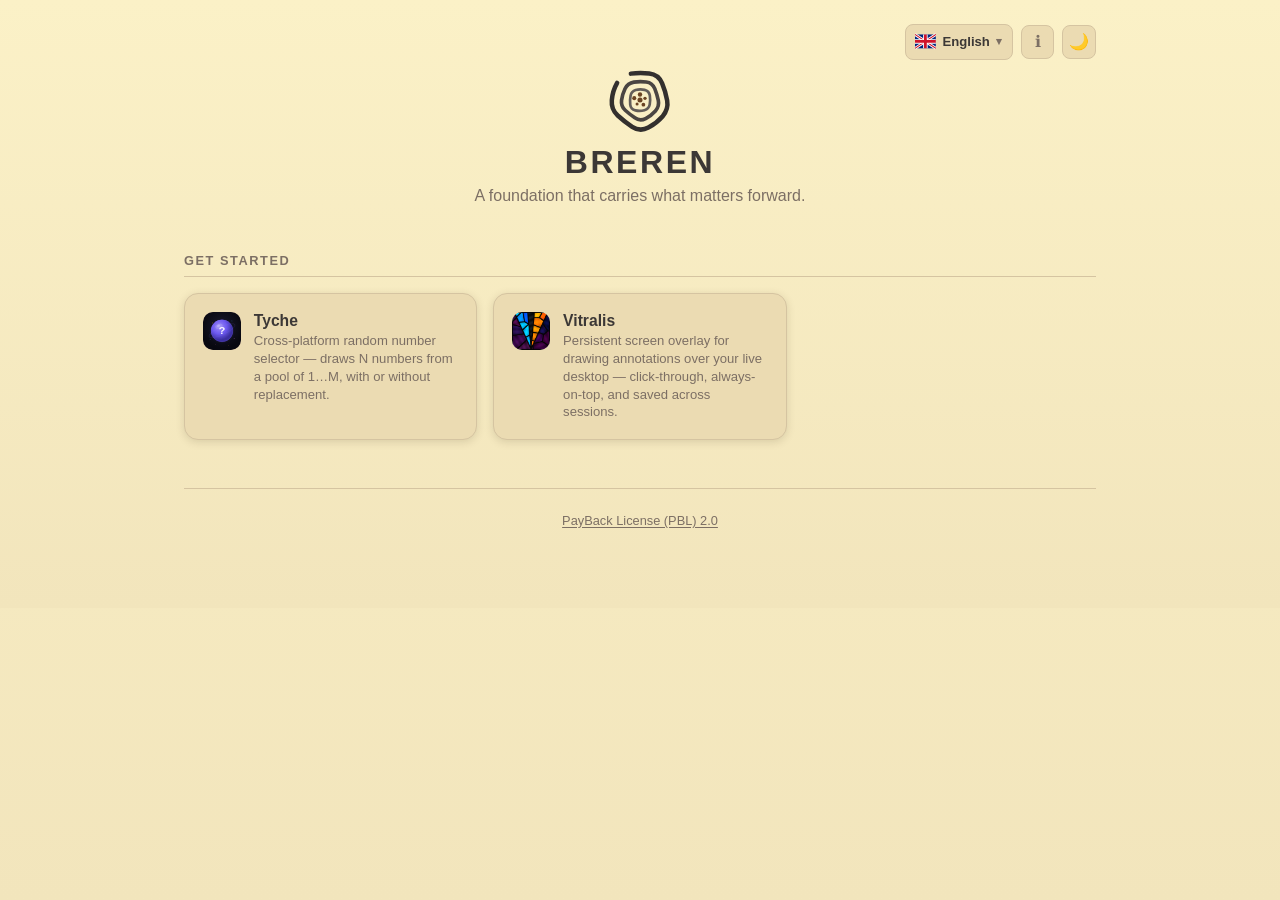
==== commit f64c6dca: "[A] add license link to page footer feat: link the PayBack License (PBL) 2.0 at the bottom of the pa" ====
--- a/index.html
+++ b/index.html
@@ -312,6 +312,20 @@
     color: var(--fg-muted);
     padding: 2rem 0;
   }
+  footer {
+    margin-top: 3rem;
+    padding-top: 1.5rem;
+    border-top: 1px solid var(--card-border);
+    text-align: center;
+    font-size: 0.8rem;
+    color: var(--fg-muted);
+  }
+  footer a {
+    color: var(--fg-muted);
+    text-decoration: underline;
+    text-underline-offset: 2px;
+  }
+  footer a:hover { color: var(--accent); }
 </style>
 </head>
 <body>
@@ -334,6 +348,9 @@
     <p class="tagline" id="page-tagline"></p>
   </header>
   <div id="content"></div>
+  <footer>
+    <a id="license-link" href="https://github.com/Ran-n/breren/blob/main/LICENSE" target="_blank" rel="noopener noreferrer">PayBack License (PBL) 2.0</a>
+  </footer>
 </main>
 <div class="about-overlay" id="about-overlay" hidden>
   <div class="about-dialog" role="dialog" aria-modal="true" aria-labelledby="about-title">
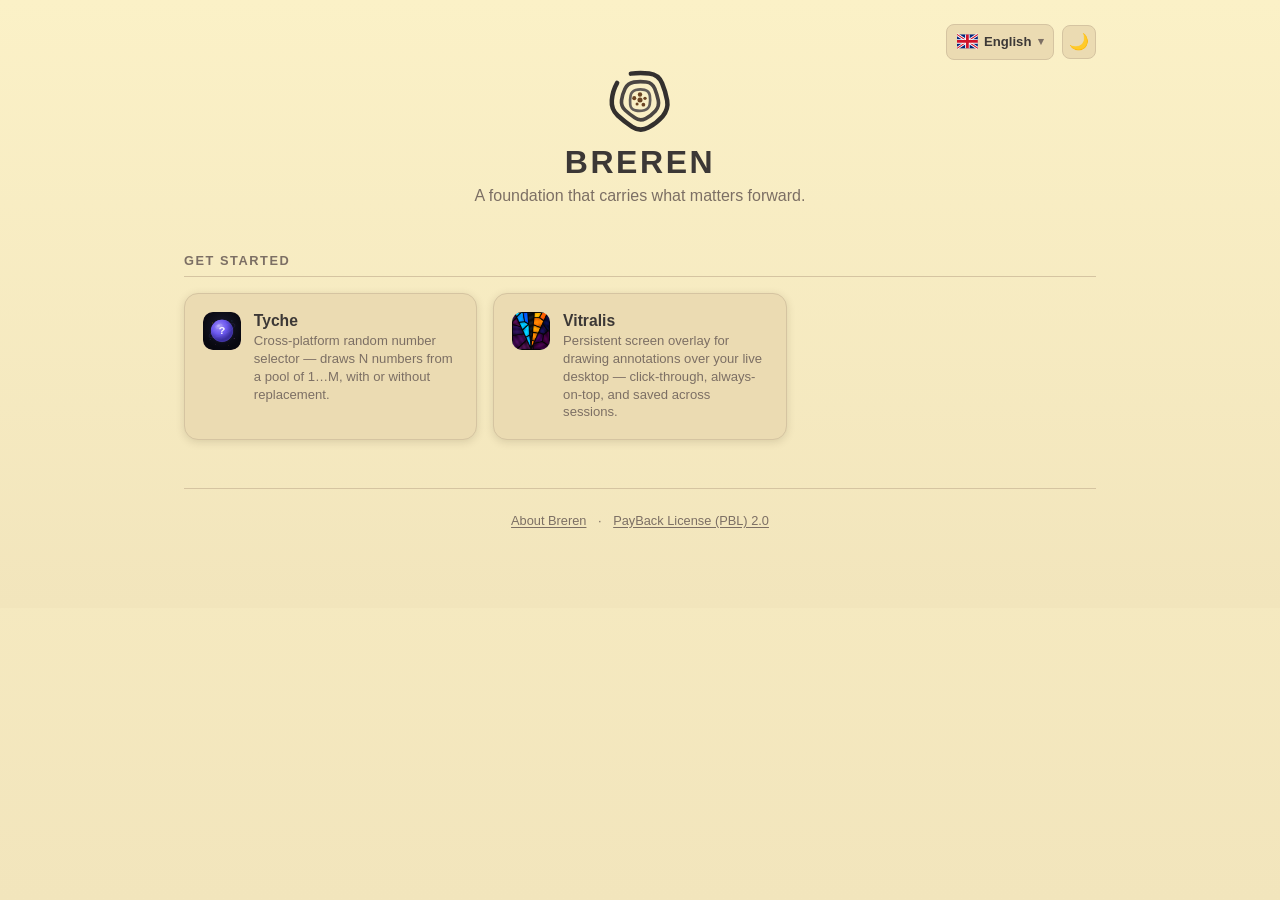
==== commit 654175d2: "[A] add a dedicated About Breren page at /about feat: replace the toolbar info-button modal with a s" ====
--- a/index.html
+++ b/index.html
@@ -6,240 +6,8 @@
 <title>Breren</title>
 <link rel="icon" type="image/svg+xml" href="icons/breren-logo.svg">
 <link rel="alternate icon" href="icons/breren.ico">
+<link rel="stylesheet" href="common.css">
 <style>
-  /* Gruvbox palette: https://github.com/morhetz/gruvbox */
-  :root {
-    color-scheme: light dark;
-  }
-  :root, :root[data-theme="light"] {
-    --bg: #fbf1c7;        /* gruvbox light bg0 */
-    --bg-alt: #f2e5bc;    /* gruvbox light bg0_s */
-    --fg: #3c3836;        /* gruvbox light fg1 */
-    --fg-muted: #7c6f64;  /* gruvbox light fg4 */
-    --card-bg: #ebdbb2;   /* gruvbox light bg1 */
-    --card-border: #d5c4a1; /* gruvbox light bg2 */
-    --accent: #d65d0e;    /* gruvbox light orange */
-    --shadow: rgba(60, 45, 20, 0.15);
-  }
-  @media (prefers-color-scheme: dark) {
-    :root {
-      --bg: #282828;        /* gruvbox dark bg0 */
-      --bg-alt: #1d2021;    /* gruvbox dark bg0_h */
-      --fg: #ebdbb2;        /* gruvbox dark fg1 */
-      --fg-muted: #a89984;  /* gruvbox dark fg4 */
-      --card-bg: #3c3836;   /* gruvbox dark bg1 */
-      --card-border: #504945; /* gruvbox dark bg2 */
-      --accent: #fe8019;    /* gruvbox dark bright orange */
-      --shadow: rgba(0, 0, 0, 0.45);
-    }
-  }
-  :root[data-theme="dark"] {
-    --bg: #282828; --bg-alt: #1d2021; --fg: #ebdbb2; --fg-muted: #a89984;
-    --card-bg: #3c3836; --card-border: #504945; --accent: #fe8019;
-    --shadow: rgba(0, 0, 0, 0.45);
-  }
-
-  * { box-sizing: border-box; }
-  html, body {
-    margin: 0; padding: 0; min-height: 100%;
-    background: linear-gradient(180deg, var(--bg) 0%, var(--bg-alt) 100%);
-    color: var(--fg);
-    font-family: -apple-system, "Segoe UI", Roboto, Helvetica, Arial, sans-serif;
-  }
-  main {
-    max-width: 960px;
-    margin: 0 auto;
-    padding: 4rem 1.5rem 5rem;
-    position: relative;
-  }
-  .toolbar {
-    position: absolute;
-    top: 1.5rem;
-    right: 1.5rem;
-    display: flex;
-    align-items: center;
-    gap: 0.5rem;
-  }
-
-  /* Language picker */
-  .lang-picker {
-    position: relative;
-  }
-  .lang-trigger {
-    display: flex;
-    align-items: center;
-    gap: 0.4rem;
-    font: inherit;
-    cursor: pointer;
-    border: 1px solid var(--card-border);
-    border-radius: 8px;
-    background: var(--card-bg);
-    color: var(--fg);
-    padding: 0.4rem 0.6rem;
-    font-size: 0.82rem;
-    font-weight: 600;
-  }
-  .lang-trigger:hover { border-color: var(--accent); }
-  .lang-trigger .chevron {
-    color: var(--fg-muted);
-    font-size: 0.7rem;
-  }
-  .lang-menu {
-    position: absolute;
-    top: calc(100% + 0.4rem);
-    right: 0;
-    margin: 0;
-    padding: 0.35rem;
-    list-style: none;
-    width: 15rem;
-    max-height: 20rem;
-    overflow-y: auto;
-    background: var(--card-bg);
-    border: 1px solid var(--card-border);
-    border-radius: 10px;
-    box-shadow: 0 8px 24px var(--shadow);
-    z-index: 20;
-  }
-  .lang-menu[hidden] { display: none; }
-  .lang-option {
-    display: flex;
-    align-items: center;
-    gap: 0.55rem;
-    width: 100%;
-    font: inherit;
-    text-align: left;
-    cursor: pointer;
-    border: none;
-    border-radius: 6px;
-    background: transparent;
-    color: var(--fg);
-    padding: 0.45rem 0.55rem;
-    font-size: 0.86rem;
-  }
-  .lang-option:hover,
-  .lang-option:focus-visible {
-    background: color-mix(in srgb, var(--accent) 18%, transparent);
-    outline: none;
-  }
-  .lang-option[aria-selected="true"] {
-    font-weight: 700;
-    color: var(--accent);
-  }
-  .flag {
-    flex: none;
-    display: inline-flex;
-    width: 1.3rem;
-    height: 1.3rem;
-    line-height: 1.3rem;
-    font-size: 1.1rem;
-  }
-  .flag svg { width: 100%; height: 100%; border-radius: 2px; }
-
-  .theme-btn, .about-btn {
-    font: inherit;
-    cursor: pointer;
-    border: 1px solid var(--card-border);
-    border-radius: 8px;
-    background: var(--card-bg);
-    color: var(--fg-muted);
-    width: 2.1rem;
-    height: 2.1rem;
-    display: flex;
-    align-items: center;
-    justify-content: center;
-    font-size: 1rem;
-  }
-  .theme-btn:hover, .about-btn:hover { border-color: var(--accent); }
-
-  /* About modal */
-  .about-overlay {
-    position: fixed;
-    inset: 0;
-    background: rgba(0, 0, 0, 0.5);
-    display: flex;
-    align-items: center;
-    justify-content: center;
-    padding: 1.5rem;
-    z-index: 30;
-  }
-  .about-overlay[hidden] { display: none; }
-  .about-dialog {
-    max-width: 32rem;
-    width: 100%;
-    max-height: 85vh;
-    overflow-y: auto;
-    background: var(--card-bg);
-    border: 1px solid var(--card-border);
-    border-radius: 14px;
-    box-shadow: 0 12px 32px var(--shadow);
-    padding: 1.75rem;
-    position: relative;
-  }
-  .about-close {
-    position: absolute;
-    top: 0.9rem;
-    right: 0.9rem;
-    font: inherit;
-    cursor: pointer;
-    border: 1px solid var(--card-border);
-    border-radius: 8px;
-    background: transparent;
-    color: var(--fg-muted);
-    width: 2rem;
-    height: 2rem;
-    display: flex;
-    align-items: center;
-    justify-content: center;
-  }
-  .about-close:hover { border-color: var(--accent); }
-  .about-dialog h2 {
-    margin: 0 0.5rem 0.75rem 0;
-    font-size: 1.3rem;
-    letter-spacing: 0.04em;
-  }
-  .about-meaning {
-    font-weight: 600;
-    color: var(--accent);
-    margin: 0 0 1rem;
-  }
-  .about-origin {
-    color: var(--fg);
-    line-height: 1.55;
-    margin: 0 0 1.25rem;
-  }
-  .about-more {
-    color: var(--accent);
-    text-decoration: none;
-    font-weight: 600;
-    font-size: 0.9rem;
-  }
-  .about-more:hover { text-decoration: underline; }
-
-  header {
-    text-align: center;
-    margin-bottom: 3rem;
-  }
-  .mark {
-    display: block;
-    width: 72px;
-    height: 72px;
-    margin: 0 auto 0.5rem;
-    cursor: pointer;
-  }
-  .mark svg { display: block; width: 100%; height: 100%; }
-  .mark:focus-visible { outline: 2px solid var(--accent); outline-offset: 4px; }
-  h1 {
-    font-size: 2rem;
-    letter-spacing: 0.08em;
-    text-transform: uppercase;
-    margin: 0 0 0.4rem;
-    font-weight: 700;
-  }
-  .tagline {
-    color: var(--fg-muted);
-    font-size: 1rem;
-    margin: 0;
-  }
   .category {
     margin-bottom: 2.5rem;
   }
@@ -312,20 +80,6 @@
     color: var(--fg-muted);
     padding: 2rem 0;
   }
-  footer {
-    margin-top: 3rem;
-    padding-top: 1.5rem;
-    border-top: 1px solid var(--card-border);
-    text-align: center;
-    font-size: 0.8rem;
-    color: var(--fg-muted);
-  }
-  footer a {
-    color: var(--fg-muted);
-    text-decoration: underline;
-    text-underline-offset: 2px;
-  }
-  footer a:hover { color: var(--accent); }
 </style>
 </head>
 <body>
@@ -339,7 +93,6 @@
       </button>
       <ul class="lang-menu" id="lang-menu" role="listbox" hidden></ul>
     </div>
-    <button class="about-btn" id="about-toggle" type="button">ℹ</button>
     <button class="theme-btn" id="theme-toggle" type="button"></button>
   </div>
   <header>
@@ -349,371 +102,158 @@
   </header>
   <div id="content"></div>
   <footer>
-    <a id="license-link" href="https://github.com/Ran-n/breren/blob/main/LICENSE" target="_blank" rel="noopener noreferrer">PayBack License (PBL) 2.0</a>
+    <a id="about-link" href="about/"></a>
+    <span class="footer-sep">·</span>
+    <a id="license-link" href="/licenses/pbl">PayBack License (PBL) 2.0</a>
   </footer>
 </main>
-<div class="about-overlay" id="about-overlay" hidden>
-  <div class="about-dialog" role="dialog" aria-modal="true" aria-labelledby="about-title">
-    <button class="about-close" id="about-close" type="button" aria-label="Close">✕</button>
-    <h2 id="about-title">Breren</h2>
-    <p class="about-meaning" id="about-meaning"></p>
-    <p class="about-origin" id="about-origin"></p>
-    <a class="about-more" id="about-more" href="https://github.com/Ran-n/breren/blob/main/docs/naming.md" target="_blank" rel="noopener noreferrer"></a>
-  </div>
-</div>
+<script src="common.js"></script>
 <script>
 (function () {
   var LINKS_FILE = 'links.toml';
   var TRANSLATIONS_FILE = 'translations.toml';
 
-  // SVG flags (emoji flags don't render on all platforms/fonts).
-  var FLAG_GALEGO = '<svg viewBox="0 0 30 20" xmlns="http://www.w3.org/2000/svg"><rect width="30" height="20" fill="#ffffff"/><polygon points="0,20 0,14 24,0 30,0" fill="#0090d6"/></svg>';
-  var FLAG_ESPERANTO = '<svg viewBox="0 0 30 20" xmlns="http://www.w3.org/2000/svg"><rect width="30" height="20" fill="#007a3d"/><rect width="13" height="11" fill="#ffffff"/><text x="6.6" y="9.7" font-size="8" text-anchor="middle" dominant-baseline="middle" fill="#007a3d">★</text></svg>';
-  var FLAG_GB = '<svg viewBox="0 0 30 20" xmlns="http://www.w3.org/2000/svg"><rect width="30" height="20" fill="#00247d"/><path d="M0,0 L30,20 M30,0 L0,20" stroke="#ffffff" stroke-width="4"/><path d="M0,0 L30,20 M30,0 L0,20" stroke="#cf142b" stroke-width="1.5"/><path d="M15,0 V20 M0,10 H30" stroke="#ffffff" stroke-width="6.5"/><path d="M15,0 V20 M0,10 H30" stroke="#cf142b" stroke-width="4"/></svg>';
-  var FLAG_CN = '<svg viewBox="0 0 30 20" xmlns="http://www.w3.org/2000/svg"><rect width="30" height="20" fill="#de2910"/><g fill="#ffde00"><path d="M5,2 L6,5.2 L9,3.2 L7,6 L9,7 L5.8,6.6 L6,10 L4.6,6.9 L2,8.5 L3.8,5.7 L1,4.6 L4.4,4.6 Z"/><circle cx="10.5" cy="1.5" r="0.7"/><circle cx="12" cy="4" r="0.7"/><circle cx="12" cy="7" r="0.7"/><circle cx="10" cy="9" r="0.7"/></g></svg>';
-  var FLAG_IN = '<svg viewBox="0 0 30 20" xmlns="http://www.w3.org/2000/svg"><rect width="30" height="6.67" fill="#ff9933"/><rect width="30" height="6.67" y="6.67" fill="#ffffff"/><rect width="30" height="6.66" y="13.34" fill="#138808"/><circle cx="15" cy="10" r="2.4" fill="none" stroke="#000080" stroke-width="0.4"/></svg>';
-  var FLAG_ES = '<svg viewBox="0 0 30 20" xmlns="http://www.w3.org/2000/svg"><rect width="30" height="20" fill="#aa151b"/><rect width="30" height="10" y="5" fill="#f1bf00"/></svg>';
-  var FLAG_SA = '<svg viewBox="0 0 30 20" xmlns="http://www.w3.org/2000/svg"><rect width="30" height="20" fill="#006c35"/><rect x="4" y="13.5" width="18" height="1.6" fill="#ffffff"/><polygon points="22,13.5 26,14.3 22,15.1" fill="#ffffff"/></svg>';
-  var FLAG_FR = '<svg viewBox="0 0 30 20" xmlns="http://www.w3.org/2000/svg"><rect width="10" height="20" fill="#0055a4"/><rect width="10" height="20" x="10" fill="#ffffff"/><rect width="10" height="20" x="20" fill="#ef4135"/></svg>';
-  var FLAG_BD = '<svg viewBox="0 0 30 20" xmlns="http://www.w3.org/2000/svg"><rect width="30" height="20" fill="#006a4e"/><circle cx="13.5" cy="10" r="5.5" fill="#f42a41"/></svg>';
-  var FLAG_PT = '<svg viewBox="0 0 30 20" xmlns="http://www.w3.org/2000/svg"><rect width="30" height="20" fill="#da291c"/><rect width="12" height="20" fill="#046a38"/><circle cx="12" cy="10" r="3.4" fill="#f2c500" stroke="#da291c" stroke-width="0.3"/></svg>';
-  var FLAG_RU = '<svg viewBox="0 0 30 20" xmlns="http://www.w3.org/2000/svg"><rect width="30" height="6.67" fill="#ffffff"/><rect width="30" height="6.67" y="6.67" fill="#0039a6"/><rect width="30" height="6.66" y="13.34" fill="#d52b1e"/></svg>';
-  var FLAG_PK = '<svg viewBox="0 0 30 20" xmlns="http://www.w3.org/2000/svg"><rect width="30" height="20" fill="#01411c"/><rect width="7.5" height="20" fill="#ffffff"/><circle cx="19" cy="10" r="4.5" fill="#ffffff"/><circle cx="20.5" cy="10" r="3.6" fill="#01411c"/><polygon points="24,6.5 24.9,9 27.5,9 25.4,10.6 26.2,13.1 24,11.6 21.8,13.1 22.6,10.6 20.5,9 23.1,9" fill="#ffffff"/></svg>';
-  var FLAG_ID = '<svg viewBox="0 0 30 20" xmlns="http://www.w3.org/2000/svg"><rect width="30" height="10" fill="#ce1126"/><rect width="30" height="10" y="10" fill="#ffffff"/></svg>';
-  var FLAG_DE = '<svg viewBox="0 0 30 20" xmlns="http://www.w3.org/2000/svg"><rect width="30" height="6.67" fill="#000000"/><rect width="30" height="6.67" y="6.67" fill="#dd0000"/><rect width="30" height="6.66" y="13.34" fill="#ffce00"/></svg>';
-  var FLAG_JP = '<svg viewBox="0 0 30 20" xmlns="http://www.w3.org/2000/svg"><rect width="30" height="20" fill="#ffffff"/><circle cx="15" cy="10" r="5.5" fill="#bc002d"/></svg>';
-  var FLAG_TZ = '<svg viewBox="0 0 30 20" xmlns="http://www.w3.org/2000/svg"><rect width="30" height="20" fill="#1eb53a"/><polygon points="0,20 0,15 30,5 30,0" fill="#00a3dd"/><polygon points="0,20 0,16 30,6 30,2" fill="#fcd116"/><polygon points="0,19 0,17 30,7 30,5" fill="#000000"/></svg>';
-  var FLAG_TR = '<svg viewBox="0 0 30 20" xmlns="http://www.w3.org/2000/svg"><rect width="30" height="20" fill="#e30a17"/><circle cx="12.5" cy="10" r="4.2" fill="#ffffff"/><circle cx="13.7" cy="10" r="3.4" fill="#e30a17"/><polygon points="18,6.5 18.9,9 21.5,9 19.4,10.6 20.2,13.1 18,11.6 15.8,13.1 16.6,10.6 14.5,9 17.1,9" fill="#ffffff"/></svg>';
-  var FLAG_VN = '<svg viewBox="0 0 30 20" xmlns="http://www.w3.org/2000/svg"><rect width="30" height="20" fill="#da251d"/><polygon points="15,4.5 16.3,8.4 20.4,8.4 17.1,10.8 18.4,14.7 15,12.3 11.6,14.7 12.9,10.8 9.6,8.4 13.7,8.4" fill="#ffff00"/></svg>';
-  var FLAG_KR = '<svg viewBox="0 0 30 20" xmlns="http://www.w3.org/2000/svg"><rect width="30" height="20" fill="#ffffff"/><circle cx="15" cy="10" r="4" fill="#cd2e3a"/><path d="M15,6 A2,2 0 0 1 15,10 A2,2 0 0 0 15,14 A4,4 0 0 0 15,6 Z" fill="#0047a0"/></svg>';
-  var FLAG_IT = '<svg viewBox="0 0 30 20" xmlns="http://www.w3.org/2000/svg"><rect width="10" height="20" fill="#009246"/><rect width="10" height="20" x="10" fill="#ffffff"/><rect width="10" height="20" x="20" fill="#ce2b37"/></svg>';
-  var FLAG_IR = '<svg viewBox="0 0 30 20" xmlns="http://www.w3.org/2000/svg"><rect width="30" height="6.67" fill="#239f40"/><rect width="30" height="6.67" y="6.67" fill="#ffffff"/><rect width="30" height="6.66" y="13.34" fill="#da0000"/><circle cx="15" cy="10" r="2.2" fill="none" stroke="#da0000" stroke-width="0.3"/></svg>';
-  var FLAG_PA = '<svg viewBox="0 0 30 20" xmlns="http://www.w3.org/2000/svg"><rect width="30" height="20" fill="#f8bd21"/><rect width="30" height="2.5" fill="#0039a6"/><rect width="30" height="2.5" y="17.5" fill="#0039a6"/><circle cx="15" cy="10" r="3.6" fill="#ff8000"/></svg>';
-  var FLAG_TH = '<svg viewBox="0 0 30 20" xmlns="http://www.w3.org/2000/svg"><rect width="30" height="20" fill="#a51931"/><rect width="30" height="13.33" y="3.33" fill="#ffffff"/><rect width="30" height="6.67" y="6.67" fill="#2d2a4a"/></svg>';
-
-  // Ordered roughly by number of speakers, with Galego pinned first and
-  // Esperanto last. `rtl: true` flips document direction when selected.
-  var LANGUAGES = [
-    { code: 'gl', flag: FLAG_GALEGO, name: 'Galego' },
-    { code: 'en', flag: FLAG_GB, name: 'English' },
-    { code: 'zh', flag: FLAG_CN, name: '中文' },
-    { code: 'hi', flag: FLAG_IN, name: 'हिन्दी' },
-    { code: 'es', flag: FLAG_ES, name: 'Español' },
-    { code: 'ar', flag: FLAG_SA, name: 'العربية', rtl: true },
-    { code: 'fr', flag: FLAG_FR, name: 'Français' },
-    { code: 'bn', flag: FLAG_BD, name: 'বাংলা' },
-    { code: 'pt', flag: FLAG_PT, name: 'Português' },
-    { code: 'ru', flag: FLAG_RU, name: 'Русский' },
-    { code: 'ur', flag: FLAG_PK, name: 'اردو', rtl: true },
-    { code: 'id', flag: FLAG_ID, name: 'Bahasa Indonesia' },
-    { code: 'de', flag: FLAG_DE, name: 'Deutsch' },
-    { code: 'ja', flag: FLAG_JP, name: '日本語' },
-    { code: 'sw', flag: FLAG_TZ, name: 'Kiswahili' },
-    { code: 'te', flag: FLAG_IN, name: 'తెలుగు' },
-    { code: 'tr', flag: FLAG_TR, name: 'Türkçe' },
-    { code: 'ta', flag: FLAG_IN, name: 'தமிழ்' },
-    { code: 'vi', flag: FLAG_VN, name: 'Tiếng Việt' },
-    { code: 'ko', flag: FLAG_KR, name: '한국어' },
-    { code: 'it', flag: FLAG_IT, name: 'Italiano' },
-    { code: 'fa', flag: FLAG_IR, name: 'فارسی', rtl: true },
-    { code: 'pa', flag: FLAG_PA, name: 'ਪੰਜਾਬੀ' },
-    { code: 'th', flag: FLAG_TH, name: 'ไทย' },
-    { code: 'eo', flag: FLAG_ESPERANTO, name: 'Esperanto' }
-  ];
-  var SUPPORTED_LANGS = LANGUAGES.map(function (l) { return l.code; });
-  var LANG_BY_CODE = {};
-  LANGUAGES.forEach(function (l) { LANG_BY_CODE[l.code] = l; });
-
   var STRINGS = {
     gl: {
-      tagline: 'Un alicerce que leva adiante o que importa.',
       empty: 'Aínda non hai ligazóns — engade algunhas a {file}.',
       errorPrefix: 'Non se puido cargar {file}',
-      themeToLight: 'Cambiar a modo claro',
-      themeToDark: 'Cambiar a modo escuro',
-      aboutBtnLabel: 'Sobre Breren',
-      aboutTitle: 'Sobre Breren',
-      aboutOrigin: 'Breren combina dúas raíces antigas: o protoindoeuropeo *bher-* — levar, portar, transmitir cara adiante — e o protoceltra *brigā* — unha fortaleza, unha altura desde a que se ve máis lonxe. Xuntas: unha base forte que leva o que importa cara ao futuro.',
-      aboutMore: 'Le a historia completa do nome'
+      aboutLink: 'Sobre Breren'
     },
     en: {
-      tagline: 'A foundation that carries what matters forward.',
       empty: 'No links yet — add some to {file}.',
       errorPrefix: 'Could not load {file}',
-      themeToLight: 'Switch to light mode',
-      themeToDark: 'Switch to dark mode',
-      aboutBtnLabel: 'About Breren',
-      aboutTitle: 'About Breren',
-      aboutOrigin: 'Breren blends two ancient roots: Proto-Indo-European *bher-* — to carry, to bear, to bring forward — and Proto-Celtic *brigā* — a stronghold, a height from which you can see further. Together: a strong foundation that carries what matters into the future.',
-      aboutMore: 'Read the full naming story'
+      aboutLink: 'About Breren'
     },
     eo: {
-      tagline: 'Fundamento kiu portas antaŭen tion, kio gravas.',
       empty: 'Ankoraŭ neniuj ligiloj — aldonu kelkajn al {file}.',
       errorPrefix: 'Ne eblis ŝargi {file}',
-      themeToLight: 'Ŝanĝi al luma reĝimo',
-      themeToDark: 'Ŝanĝi al malluma reĝimo',
-      aboutBtnLabel: 'Pri Breren',
-      aboutTitle: 'Pri Breren',
-      aboutOrigin: 'Breren kombinas du antikvajn radikojn: la praindeŭropan *bher-* — porti, teni, antaŭenporti — kaj la prakeltan *brigā* — fortikaĵo, alto de kie oni vidas pli malproksimen. Kune: forta fundamento kiu portas antaŭen tion, kio gravas.',
-      aboutMore: 'Legu la kompletan historion de la nomo'
+      aboutLink: 'Pri Breren'
     },
     es: {
-      tagline: 'Un fundamento que impulsa hacia adelante lo que importa.',
       empty: 'Aún no hay enlaces — añade algunos a {file}.',
       errorPrefix: 'No se pudo cargar {file}',
-      themeToLight: 'Cambiar a modo claro',
-      themeToDark: 'Cambiar a modo oscuro',
-      aboutBtnLabel: 'Sobre Breren',
-      aboutTitle: 'Sobre Breren',
-      aboutOrigin: 'Breren combina dos raíces antiguas: el protoindoeuropeo *bher-* — llevar, portar, transmitir hacia adelante — y el protoceltal *brigā* — una fortaleza, una altura desde la que se ve más lejos. Juntas: una base fuerte que lleva hacia adelante lo que importa.',
-      aboutMore: 'Lee la historia completa del nombre'
+      aboutLink: 'Sobre Breren'
     },
     fr: {
-      tagline: "Une fondation qui fait avancer ce qui compte.",
       empty: 'Pas encore de liens — ajoutez-en dans {file}.',
       errorPrefix: 'Impossible de charger {file}',
-      themeToLight: 'Passer en mode clair',
-      themeToDark: 'Passer en mode sombre',
-      aboutBtnLabel: 'À propos de Breren',
-      aboutTitle: 'À propos de Breren',
-      aboutOrigin: "Breren associe deux racines anciennes : le proto-indo-européen *bher-* — porter, transmettre, faire avancer — et le proto-celtique *brigā* — une forteresse, une hauteur d'où l'on voit plus loin. Ensemble : une fondation solide qui fait avancer ce qui compte.",
-      aboutMore: "Lire l'histoire complète du nom"
+      aboutLink: 'À propos de Breren'
     },
     pt: {
-      tagline: 'Uma base que leva adiante o que importa.',
       empty: 'Ainda sem links — adicione alguns a {file}.',
       errorPrefix: 'Não foi possível carregar {file}',
-      themeToLight: 'Mudar para o modo claro',
-      themeToDark: 'Mudar para o modo escuro',
-      aboutBtnLabel: 'Sobre a Breren',
-      aboutTitle: 'Sobre a Breren',
-      aboutOrigin: 'A Breren combina duas raízes antigas: o proto-indo-europeu *bher-* — carregar, levar, transmitir adiante — e o proto-celta *brigā* — uma fortaleza, uma altura de onde se vê mais longe. Juntas: uma base forte que leva adiante o que importa.',
-      aboutMore: 'Leia a história completa do nome'
+      aboutLink: 'Sobre a Breren'
     },
     de: {
-      tagline: 'Ein Fundament, das Wichtiges weiterträgt.',
       empty: 'Noch keine Links — füge welche zu {file} hinzu.',
       errorPrefix: '{file} konnte nicht geladen werden',
-      themeToLight: 'Zum hellen Modus wechseln',
-      themeToDark: 'Zum dunklen Modus wechseln',
-      aboutBtnLabel: 'Über Breren',
-      aboutTitle: 'Über Breren',
-      aboutOrigin: 'Breren verbindet zwei alte Wurzeln: das urindogermanische *bher-* — tragen, bringen, weitertragen — und das urkeltische *brigā* — eine Festung, eine Anhöhe, von der aus man weiter sieht. Zusammen: ein starkes Fundament, das Wichtiges in die Zukunft trägt.',
-      aboutMore: 'Die ganze Geschichte des Namens lesen'
+      aboutLink: 'Über Breren'
     },
     it: {
-      tagline: 'Una fondazione che porta avanti ciò che conta.',
       empty: 'Ancora nessun link — aggiungine in {file}.',
       errorPrefix: 'Impossibile caricare {file}',
-      themeToLight: 'Passa alla modalità chiara',
-      themeToDark: 'Passa alla modalità scura',
-      aboutBtnLabel: 'Informazioni su Breren',
-      aboutTitle: 'Informazioni su Breren',
-      aboutOrigin: "Breren unisce due antiche radici: il proto-indoeuropeo *bher-* — portare, recare, trasmettere in avanti — e il proto-celtico *brigā* — una fortezza, un'altura da cui si vede più lontano. Insieme: una base solida che porta avanti ciò che conta.",
-      aboutMore: 'Leggi la storia completa del nome'
+      aboutLink: 'Informazioni su Breren'
     },
     ru: {
-      tagline: 'Основа, которая несёт вперёд то, что важно.',
       empty: 'Пока нет ссылок — добавьте их в {file}.',
       errorPrefix: 'Не удалось загрузить {file}',
-      themeToLight: 'Переключиться на светлую тему',
-      themeToDark: 'Переключиться на тёмную тему',
-      aboutBtnLabel: 'О Breren',
-      aboutTitle: 'О Breren',
-      aboutOrigin: 'Breren соединяет два древних корня: праиндоевропейский *bher-* — нести, приносить, передавать вперёд — и пракельтский *brigā* — крепость, возвышенность, с которой видно дальше. Вместе: прочная основа, несущая важное в будущее.',
-      aboutMore: 'Прочитать полную историю названия'
+      aboutLink: 'О Breren'
     },
     zh: {
-      tagline: '承载重要之物，一路向前的根基。',
       empty: '还没有链接——请在 {file} 中添加。',
       errorPrefix: '无法加载 {file}',
-      themeToLight: '切换到浅色模式',
-      themeToDark: '切换到深色模式',
-      aboutBtnLabel: '关于 Breren',
-      aboutTitle: '关于 Breren',
-      aboutOrigin: 'Breren 融合了两个古老的词根:原始印欧语 *bher-*——承载、携带、向前传递——以及原始凯尔特语 *brigā*——堡垒,能看得更远的高地。合而为一:承载重要之物、迈向未来的坚实根基。',
-      aboutMore: '阅读完整的命名故事'
+      aboutLink: '关于 Breren'
     },
     ja: {
-      tagline: '大切なものを未来へ運ぶ土台。',
       empty: 'まだリンクがありません — {file} に追加してください。',
       errorPrefix: '{file} を読み込めませんでした',
-      themeToLight: 'ライトモードに切り替える',
-      themeToDark: 'ダークモードに切り替える',
-      aboutBtnLabel: 'Breren について',
-      aboutTitle: 'Breren について',
-      aboutOrigin: 'Brerenは二つの古い語根を組み合わせています。印欧祖語の*bher-*(運ぶ、携える、前へ伝える)と、ケルト祖語の*brigā*(砦、より遠くを見渡せる高台)です。合わせると、大切なものを未来へ運ぶ強固な土台となります。',
-      aboutMore: '名前の由来を詳しく読む'
+      aboutLink: 'Breren について'
     },
     ko: {
-      tagline: '중요한 것을 앞으로 나아가게 하는 토대.',
       empty: '아직 링크가 없습니다 — {file} 에 추가하세요.',
       errorPrefix: '{file} 을(를) 불러올 수 없습니다',
-      themeToLight: '라이트 모드로 전환',
-      themeToDark: '다크 모드로 전환',
-      aboutBtnLabel: 'Breren 소개',
-      aboutTitle: 'Breren 소개',
-      aboutOrigin: 'Breren은 두 가지 고대 어근을 결합합니다. 인도유럽조어 *bher-*(나르다, 짊어지다, 앞으로 전하다)와 켈트조어 *brigā*(요새, 더 멀리 볼 수 있는 높은 곳)입니다. 함께: 중요한 것을 미래로 나르는 튼튼한 토대입니다.',
-      aboutMore: '이름의 전체 이야기 읽기'
+      aboutLink: 'Breren 소개'
     },
     ar: {
-      tagline: 'أساس يحمل ما يهم إلى الأمام.',
       empty: 'لا توجد روابط بعد — أضف بعضها إلى {file}.',
       errorPrefix: 'تعذّر تحميل {file}',
-      themeToLight: 'التبديل إلى الوضع الفاتح',
-      themeToDark: 'التبديل إلى الوضع الداكن',
-      aboutBtnLabel: 'عن Breren',
-      aboutTitle: 'عن Breren',
-      aboutOrigin: 'يجمع اسم Breren بين جذرين قديمين: الجذر الهندي الأوروبي البدائي *bher-* — يحمل، يسند، ينقل إلى الأمام — والجذر السلتي البدائي *brigā* — حصن، مرتفع يُرى منه أبعد. معًا: أساس قوي يحمل ما يهم نحو المستقبل.',
-      aboutMore: 'اقرأ القصة الكاملة للاسم'
+      aboutLink: 'عن Breren'
     },
     hi: {
-      tagline: 'एक नींव जो ज़रूरी चीज़ों को आगे ले जाती है।',
       empty: 'अभी कोई लिंक नहीं है — {file} में कुछ जोड़ें।',
       errorPrefix: '{file} लोड नहीं हो सका',
-      themeToLight: 'लाइट मोड में बदलें',
-      themeToDark: 'डार्क मोड में बदलें',
-      aboutBtnLabel: 'Breren के बारे में',
-      aboutTitle: 'Breren के बारे में',
-      aboutOrigin: 'Breren दो प्राचीन मूलों को जोड़ता है: प्रोटो-इंडो-यूरोपीय *bher-* — ले जाना, वहन करना, आगे पहुँचाना — और प्रोटो-सेल्टिक *brigā* — एक किला, एक ऊँचाई जहाँ से आगे तक देखा जा सके। साथ में: एक मज़बूत नींव जो ज़रूरी चीज़ों को भविष्य की ओर ले जाती है।',
-      aboutMore: 'नाम की पूरी कहानी पढ़ें'
+      aboutLink: 'Breren के बारे में'
     },
     bn: {
-      tagline: 'একটি ভিত্তি যা গুরুত্বপূর্ণ জিনিসকে সামনে এগিয়ে নিয়ে যায়।',
       empty: 'এখনো কোনো লিঙ্ক নেই — {file}-এ কিছু যোগ করুন।',
       errorPrefix: '{file} লোড করা যায়নি',
-      themeToLight: 'লাইট মোডে যান',
-      themeToDark: 'ডার্ক মোডে যান',
-      aboutBtnLabel: 'Breren সম্পর্কে',
-      aboutTitle: 'Breren সম্পর্কে',
-      aboutOrigin: 'Breren দুটি প্রাচীন মূল একত্রিত করে: প্রোটো-ইন্দো-ইউরোপীয় *bher-* — বহন করা, ধরে রাখা, সামনে এগিয়ে নেওয়া — এবং প্রোটো-কেল্টিক *brigā* — একটি দুর্গ, এমন উচ্চতা যেখান থেকে আরও দূর দেখা যায়। একসাথে: একটি শক্তিশালী ভিত্তি যা গুরুত্বপূর্ণ জিনিসকে ভবিষ্যতের দিকে বহন করে।',
-      aboutMore: 'নামের সম্পূর্ণ গল্প পড়ুন'
+      aboutLink: 'Breren সম্পর্কে'
     },
     ur: {
-      tagline: 'ایک بنیاد جو اہم چیزوں کو آگے لے کر جاتی ہے۔',
       empty: 'ابھی تک کوئی لنک نہیں — {file} میں کچھ شامل کریں۔',
       errorPrefix: '{file} لوڈ نہیں ہو سکی',
-      themeToLight: 'لائٹ موڈ پر جائیں',
-      themeToDark: 'ڈارک موڈ پر جائیں',
-      aboutBtnLabel: 'Breren کے بارے میں',
-      aboutTitle: 'Breren کے بارے میں',
-      aboutOrigin: 'Breren دو قدیم جڑوں کو ملاتا ہے: پروٹو-انڈو-یورپی *bher-* — اٹھانا، لے جانا، آگے پہنچانا — اور پروٹو-سیلٹک *brigā* — ایک قلعہ، ایک بلندی جہاں سے مزید دور دیکھا جا سکے۔ ملا کر: ایک مضبوط بنیاد جو اہم چیزوں کو مستقبل کی طرف لے جاتی ہے۔',
-      aboutMore: 'نام کی مکمل کہانی پڑھیں'
+      aboutLink: 'Breren کے بارے میں'
     },
     fa: {
-      tagline: 'بنیادی که آنچه اهمیت دارد را به پیش می‌برد.',
       empty: 'هنوز پیوندی وجود ندارد — چند مورد به {file} اضافه کنید.',
       errorPrefix: 'بارگذاری {file} ممکن نشد',
-      themeToLight: 'رفتن به حالت روشن',
-      themeToDark: 'رفتن به حالت تاریک',
-      aboutBtnLabel: 'درباره Breren',
-      aboutTitle: 'درباره Breren',
-      aboutOrigin: 'Breren دو ریشه باستانی را ترکیب می‌کند: ریشه پروتوهندواروپایی *bher-* — حمل کردن، بردن، به‌پیش‌بردن — و ریشه پروتوکلتیک *brigā* — دژی، بلندایی که از آن دورتر می‌توان دید. با هم: بنیادی استوار که آنچه اهمیت دارد را به آینده می‌برد.',
-      aboutMore: 'داستان کامل نام را بخوانید'
+      aboutLink: 'درباره Breren'
     },
     tr: {
-      tagline: 'Önemli olanı ileriye taşıyan bir temel.',
       empty: 'Henüz bağlantı yok — {file} dosyasına birkaç tane ekleyin.',
       errorPrefix: '{file} yüklenemedi',
-      themeToLight: 'Aydınlık moda geç',
-      themeToDark: 'Karanlık moda geç',
-      aboutBtnLabel: 'Breren Hakkında',
-      aboutTitle: 'Breren Hakkında',
-      aboutOrigin: 'Breren iki eski kökü birleştirir: Proto-Hint-Avrupa kökü *bher-* — taşımak, sürdürmek, ileriye götürmek — ve Proto-Kelt kökü *brigā* — bir kale, daha uzağı görebileceğiniz bir yükseklik. Birlikte: önemli olanı geleceğe taşıyan güçlü bir temel.',
-      aboutMore: 'İsmin tam hikâyesini oku'
+      aboutLink: 'Breren Hakkında'
     },
     vi: {
-      tagline: 'Một nền tảng mang những điều quan trọng tiến về phía trước.',
       empty: 'Chưa có liên kết nào — hãy thêm vào {file}.',
       errorPrefix: 'Không thể tải {file}',
-      themeToLight: 'Chuyển sang chế độ sáng',
-      themeToDark: 'Chuyển sang chế độ tối',
-      aboutBtnLabel: 'Về Breren',
-      aboutTitle: 'Về Breren',
-      aboutOrigin: 'Breren kết hợp hai gốc từ cổ xưa: gốc Tiền Ấn-Âu *bher-* — mang, gánh vác, đưa về phía trước — và gốc Tiền Celt *brigā* — một pháo đài, một nơi cao để nhìn xa hơn. Kết hợp lại: một nền tảng vững chắc mang những điều quan trọng tiến về phía trước.',
-      aboutMore: 'Đọc câu chuyện đầy đủ về cái tên'
+      aboutLink: 'Về Breren'
     },
     id: {
-      tagline: 'Fondasi yang membawa hal-hal penting maju ke depan.',
       empty: 'Belum ada tautan — tambahkan beberapa di {file}.',
       errorPrefix: 'Tidak dapat memuat {file}',
-      themeToLight: 'Beralih ke mode terang',
-      themeToDark: 'Beralih ke mode gelap',
-      aboutBtnLabel: 'Tentang Breren',
-      aboutTitle: 'Tentang Breren',
-      aboutOrigin: 'Breren memadukan dua akar kuno: Proto-Indo-Eropa *bher-* — membawa, memikul, membawa maju — dan Proto-Celtic *brigā* — sebuah benteng, ketinggian tempat memandang lebih jauh. Bersama-sama: fondasi kuat yang membawa hal-hal penting menuju masa depan.',
-      aboutMore: 'Baca kisah lengkap nama ini'
+      aboutLink: 'Tentang Breren'
     },
     th: {
-      tagline: 'รากฐานที่นำสิ่งสำคัญไปข้างหน้า',
       empty: 'ยังไม่มีลิงก์ — เพิ่มลงใน {file}',
       errorPrefix: 'โหลด {file} ไม่สำเร็จ',
-      themeToLight: 'สลับเป็นโหมดสว่าง',
-      themeToDark: 'สลับเป็นโหมดมืด',
-      aboutBtnLabel: 'เกี่ยวกับ Breren',
-      aboutTitle: 'เกี่ยวกับ Breren',
-      aboutOrigin: 'Breren ผสานรากศัพท์โบราณสองราก คือ Proto-Indo-European *bher-* ที่แปลว่าแบก นำพา ส่งต่อไปข้างหน้า และ Proto-Celtic *brigā* ที่แปลว่าป้อมปราการ ที่สูงซึ่งมองเห็นได้ไกลกว่า รวมกันแล้วคือรากฐานที่มั่นคงซึ่งนำสิ่งสำคัญไปสู่อนาคต',
-      aboutMore: 'อ่านเรื่องราวเต็มของชื่อนี้'
+      aboutLink: 'เกี่ยวกับ Breren'
     },
     sw: {
-      tagline: 'Msingi unaobeba mbele mambo muhimu.',
       empty: 'Bado hakuna viungo — ongeza baadhi kwenye {file}.',
       errorPrefix: 'Imeshindwa kupakia {file}',
-      themeToLight: 'Badilisha hali ya mwanga',
-      themeToDark: 'Badilisha hali ya giza',
-      aboutBtnLabel: 'Kuhusu Breren',
-      aboutTitle: 'Kuhusu Breren',
-      aboutOrigin: 'Breren huchanganya mizizi miwili ya kale: mzizi wa Proto-Indo-European *bher-* — kubeba, kuchukua, kupeleka mbele — na mzizi wa Proto-Celtic *brigā* — ngome, kilele ambacho unaweza kuona mbali zaidi. Kwa pamoja: msingi imara unaobeba mambo muhimu kuelekea siku zijazo.',
-      aboutMore: 'Soma hadithi kamili ya jina'
+      aboutLink: 'Kuhusu Breren'
     },
     te: {
-      tagline: 'ముఖ్యమైన వాటిని ముందుకు తీసుకెళ్లే పునాది.',
       empty: 'ఇంకా లింక్‌లు లేవు — {file}కు కొన్ని జోడించండి.',
       errorPrefix: '{file}ను లోడ్ చేయలేకపోయాము',
-      themeToLight: 'లైట్ మోడ్‌కు మారండి',
-      themeToDark: 'డార్క్ మోడ్‌కు మారండి',
-      aboutBtnLabel: 'Breren గురించి',
-      aboutTitle: 'Breren గురించి',
-      aboutOrigin: 'Breren రెండు ప్రాచీన మూలాలను మిళితం చేస్తుంది: ప్రోటో-ఇండో-యూరోపియన్ *bher-* — మోయడం, భరించడం, ముందుకు తీసుకెళ్లడం — మరియు ప్రోటో-సెల్టిక్ *brigā* — కోట, మరింత దూరం చూడగలిగే ఎత్తైన ప్రదేశం. కలిపి: ముఖ్యమైన వాటిని భవిష్యత్తు వైపు మోసుకెళ్లే బలమైన పునాది.',
-      aboutMore: 'పేరు వెనుక పూర్తి కథను చదవండి'
+      aboutLink: 'Breren గురించి'
     },
     ta: {
-      tagline: 'முக்கியமானதை முன்னோக்கி கொண்டு செல்லும் அடித்தளம்.',
       empty: 'இதுவரை இணைப்புகள் இல்லை — {file} இல் சிலவற்றைச் சேர்க்கவும்.',
       errorPrefix: '{file} ஐ ஏற்ற முடியவில்லை',
-      themeToLight: 'லைட் பயன்முறைக்கு மாறவும்',
-      themeToDark: 'டார்க் பயன்முறைக்கு மாறவும்',
-      aboutBtnLabel: 'Breren பற்றி',
-      aboutTitle: 'Breren பற்றி',
-      aboutOrigin: 'Breren இரண்டு பண்டைய வேர்களை இணைக்கிறது: புரோட்டோ-இந்தோ-ஐரோப்பிய *bher-* — சுமப்பது, தாங்குவது, முன்னோக்கி கொண்டு செல்வது — மற்றும் புரோட்டோ-கெல்டிக் *brigā* — ஒரு கோட்டை, தொலைவை பார்க்கக்கூடிய உயரம். ஒன்றாக: முக்கியமானதை எதிர்காலத்திற்கு கொண்டு செல்லும் வலுவான அடித்தளம்.',
-      aboutMore: 'பெயரின் முழு கதையைப் படியுங்கள்'
+      aboutLink: 'Breren பற்றி'
     },
     pa: {
-      tagline: 'ਇੱਕ ਬੁਨਿਆਦ ਜੋ ਜ਼ਰੂਰੀ ਚੀਜ਼ਾਂ ਨੂੰ ਅੱਗੇ ਲੈ ਜਾਂਦੀ ਹੈ।',
       empty: 'ਹਾਲੇ ਕੋਈ ਲਿੰਕ ਨਹੀਂ — {file} ਵਿੱਚ ਕੁਝ ਸ਼ਾਮਲ ਕਰੋ।',
       errorPrefix: '{file} ਲੋਡ ਨਹੀਂ ਹੋ ਸਕੀ',
-      themeToLight: "ਲਾਈਟ ਮੋਡ 'ਤੇ ਜਾਓ",
-      themeToDark: "ਡਾਰਕ ਮੋਡ 'ਤੇ ਜਾਓ",
-      aboutBtnLabel: 'Breren ਬਾਰੇ',
-      aboutTitle: 'Breren ਬਾਰੇ',
-      aboutOrigin: 'Breren ਦੋ ਪ੍ਰਾਚੀਨ ਜੜ੍ਹਾਂ ਨੂੰ ਜੋੜਦਾ ਹੈ: ਪ੍ਰੋਟੋ-ਇੰਡੋ-ਯੂਰਪੀਅਨ *bher-* — ਚੁੱਕਣਾ, ਲਿਜਾਣਾ, ਅੱਗੇ ਪਹੁੰਚਾਉਣਾ — ਅਤੇ ਪ੍ਰੋਟੋ-ਸੈਲਟਿਕ *brigā* — ਇੱਕ ਕਿਲ੍ਹਾ, ਇੱਕ ਉਚਾਈ ਜਿੱਥੋਂ ਹੋਰ ਦੂਰ ਤੱਕ ਦੇਖਿਆ ਜਾ ਸਕੇ। ਇਕੱਠੇ: ਇੱਕ ਮਜ਼ਬੂਤ ਬੁਨਿਆਦ ਜੋ ਜ਼ਰੂਰੀ ਚੀਜ਼ਾਂ ਨੂੰ ਭਵਿੱਖ ਵੱਲ ਲੈ ਜਾਂਦੀ ਹੈ।',
-      aboutMore: 'ਨਾਮ ਦੀ ਪੂਰੀ ਕਹਾਣੀ ਪੜ੍ਹੋ'
+      aboutLink: 'Breren ਬਾਰੇ'
     }
   };
-  var RTL_LANGS = ['ar', 'ur', 'fa'];
-
-  var currentLang = detectLang();
+
+  var currentLang;
   var latestData = null;
   var latestError = null;
   var translations = {};
 
-  setupLangPicker();
-  setupThemeToggle();
+  BrerenCommon.applyIncomingPreset();
+  currentLang = BrerenCommon.detectLang();
+
+  BrerenCommon.setupLangPicker(function () { return currentLang; }, selectLang);
+  BrerenCommon.setupThemeToggle(t);
   setupLogoMark();
-  setupAboutModal();
-  applyTheme(effectiveTheme());
-  applyDirection(currentLang);
+  BrerenCommon.applyTheme(BrerenCommon.effectiveTheme(), t);
+  BrerenCommon.applyDirection(currentLang);
   applyTexts();
 
   fetchTOML(TRANSLATIONS_FILE)
@@ -738,20 +278,10 @@
 
   // ---- i18n ----------------------------------------------------------
 
-  function detectLang() {
-    var stored = localStorage.getItem('breren-lang');
-    if (stored && SUPPORTED_LANGS.indexOf(stored) !== -1) return stored;
-    var candidates = navigator.languages || [navigator.language || 'gl'];
-    for (var i = 0; i < candidates.length; i++) {
-      var code = (candidates[i] || '').slice(0, 2).toLowerCase();
-      if (SUPPORTED_LANGS.indexOf(code) !== -1) return code;
-    }
-    return 'gl';
-  }
-
   function t(key, vars) {
     var dict = STRINGS[currentLang] || STRINGS.gl;
-    var str = dict[key] || STRINGS.gl[key] || key;
+    var common = BrerenCommon.COMMON_STRINGS[currentLang] || BrerenCommon.COMMON_STRINGS.gl;
+    var str = dict[key] || common[key] || STRINGS.gl[key] || BrerenCommon.COMMON_STRINGS.gl[key] || key;
     if (vars) {
       Object.keys(vars).forEach(function (k) {
         str = str.replace('{' + k + '}', vars[k]);
@@ -773,156 +303,19 @@
     return obj[key] || obj[base];
   }
 
-  function setupLangPicker() {
-    var trigger = document.getElementById('lang-trigger');
-    var menu = document.getElementById('lang-menu');
-    var triggerFlag = document.getElementById('lang-trigger-flag');
-    var triggerName = document.getElementById('lang-trigger-name');
-
-    LANGUAGES.forEach(function (lang) {
-      var li = document.createElement('li');
-      li.setAttribute('role', 'presentation');
-
-      var btn = document.createElement('button');
-      btn.type = 'button';
-      btn.className = 'lang-option';
-      btn.setAttribute('role', 'option');
-      btn.setAttribute('aria-selected', String(lang.code === currentLang));
-      btn.innerHTML =
-        '<span class="flag">' + lang.flag + '</span><span>' + lang.name + '</span>';
-      btn.addEventListener('click', function () {
-        selectLang(lang.code);
-        closeMenu();
-      });
-
-      li.appendChild(btn);
-      menu.appendChild(li);
-    });
-
-    updateTrigger();
-
-    trigger.addEventListener('click', function () {
-      var isOpen = !menu.hidden;
-      if (isOpen) closeMenu(); else openMenu();
-    });
-
-    document.addEventListener('click', function (e) {
-      if (!menu.hidden && !e.target.closest('.lang-picker')) closeMenu();
-    });
-
-    document.addEventListener('keydown', function (e) {
-      if (e.key === 'Escape' && !menu.hidden) {
-        closeMenu();
-        trigger.focus();
-      }
-    });
-
-    function openMenu() {
-      menu.hidden = false;
-      trigger.setAttribute('aria-expanded', 'true');
-    }
-    function closeMenu() {
-      menu.hidden = true;
-      trigger.setAttribute('aria-expanded', 'false');
-    }
-    function updateTrigger() {
-      var lang = LANG_BY_CODE[currentLang];
-      triggerFlag.innerHTML = lang.flag;
-      triggerName.textContent = lang.name;
-      Array.prototype.forEach.call(menu.querySelectorAll('.lang-option'), function (btn, i) {
-        btn.setAttribute('aria-selected', String(LANGUAGES[i].code === currentLang));
-      });
-    }
-
-    // exposed for selectLang()
-    setupLangPicker._updateTrigger = updateTrigger;
-  }
-
   function selectLang(code) {
     currentLang = code;
     localStorage.setItem('breren-lang', code);
     document.documentElement.lang = code;
-    applyDirection(code);
-    setupLangPicker._updateTrigger();
+    BrerenCommon.applyDirection(code);
     applyTexts();
-  }
-
-  function applyDirection(code) {
-    var lang = LANG_BY_CODE[code];
-    document.documentElement.dir = lang && lang.rtl ? 'rtl' : 'ltr';
   }
 
   function applyTexts() {
     document.getElementById('page-tagline').textContent = t('tagline');
-    updateThemeButtonLabel();
-    updateAboutTexts();
+    document.getElementById('about-link').textContent = t('aboutLink');
     if (latestData) render(latestData);
     else if (latestError) renderError(latestError);
-  }
-
-  // ---- theme ----------------------------------------------------------
-
-  function effectiveTheme() {
-    var stored = localStorage.getItem('breren-theme');
-    if (stored) return stored;
-    return window.matchMedia('(prefers-color-scheme: dark)').matches ? 'dark' : 'light';
-  }
-
-  function applyTheme(theme) {
-    document.documentElement.setAttribute('data-theme', theme);
-    var btn = document.getElementById('theme-toggle');
-    btn.textContent = theme === 'dark' ? '☀️' : '🌙';
-    updateThemeButtonLabel();
-  }
-
-  function updateThemeButtonLabel() {
-    var theme = document.documentElement.getAttribute('data-theme');
-    var btn = document.getElementById('theme-toggle');
-    btn.setAttribute('aria-label', theme === 'dark' ? t('themeToLight') : t('themeToDark'));
-    btn.title = btn.getAttribute('aria-label');
-  }
-
-  function setupThemeToggle() {
-    document.getElementById('theme-toggle').addEventListener('click', function () {
-      var next = effectiveTheme() === 'dark' ? 'light' : 'dark';
-      localStorage.setItem('breren-theme', next);
-      applyTheme(next);
-    });
-  }
-
-  // ---- about modal ----------------------------------------------------
-
-  function setupAboutModal() {
-    var toggle = document.getElementById('about-toggle');
-    var overlay = document.getElementById('about-overlay');
-    var closeBtn = document.getElementById('about-close');
-
-    toggle.addEventListener('click', open);
-    closeBtn.addEventListener('click', close);
-    overlay.addEventListener('click', function (e) {
-      if (e.target === overlay) close();
-    });
-    document.addEventListener('keydown', function (e) {
-      if (e.key === 'Escape' && !overlay.hidden) close();
-    });
-
-    function open() {
-      overlay.hidden = false;
-      closeBtn.focus();
-    }
-    function close() {
-      overlay.hidden = true;
-      toggle.focus();
-    }
-  }
-
-  function updateAboutTexts() {
-    document.getElementById('about-toggle').setAttribute('aria-label', t('aboutBtnLabel'));
-    document.getElementById('about-toggle').title = t('aboutBtnLabel');
-    document.getElementById('about-title').textContent = t('aboutTitle');
-    document.getElementById('about-meaning').textContent = t('tagline');
-    document.getElementById('about-origin').textContent = t('aboutOrigin');
-    document.getElementById('about-more').textContent = t('aboutMore');
   }
 
   // ---- logo mark ----------------------------------------------------
--- a/common.css
+++ b/common.css
@@ -0,0 +1,193 @@
+/*
+ * Shared look for every full page on breren.com (index.html, about/index.html,
+ * ...): the Gruvbox palette, page shell, and toolbar (language picker + theme
+ * toggle). Page-specific content (tile grid, about cards, ...) stays in each
+ * page's own <style> block.
+ */
+
+/* Gruvbox palette: https://github.com/morhetz/gruvbox */
+:root {
+  color-scheme: light dark;
+}
+:root, :root[data-theme="light"] {
+  --bg: #fbf1c7;        /* gruvbox light bg0 */
+  --bg-alt: #f2e5bc;    /* gruvbox light bg0_s */
+  --fg: #3c3836;        /* gruvbox light fg1 */
+  --fg-muted: #7c6f64;  /* gruvbox light fg4 */
+  --card-bg: #ebdbb2;   /* gruvbox light bg1 */
+  --card-border: #d5c4a1; /* gruvbox light bg2 */
+  --accent: #d65d0e;    /* gruvbox light orange */
+  --shadow: rgba(60, 45, 20, 0.15);
+}
+@media (prefers-color-scheme: dark) {
+  :root {
+    --bg: #282828;        /* gruvbox dark bg0 */
+    --bg-alt: #1d2021;    /* gruvbox dark bg0_h */
+    --fg: #ebdbb2;        /* gruvbox dark fg1 */
+    --fg-muted: #a89984;  /* gruvbox dark fg4 */
+    --card-bg: #3c3836;   /* gruvbox dark bg1 */
+    --card-border: #504945; /* gruvbox dark bg2 */
+    --accent: #fe8019;    /* gruvbox dark bright orange */
+    --shadow: rgba(0, 0, 0, 0.45);
+  }
+}
+:root[data-theme="dark"] {
+  --bg: #282828; --bg-alt: #1d2021; --fg: #ebdbb2; --fg-muted: #a89984;
+  --card-bg: #3c3836; --card-border: #504945; --accent: #fe8019;
+  --shadow: rgba(0, 0, 0, 0.45);
+}
+
+* { box-sizing: border-box; }
+html, body {
+  margin: 0; padding: 0; min-height: 100%;
+  background: linear-gradient(180deg, var(--bg) 0%, var(--bg-alt) 100%);
+  color: var(--fg);
+  font-family: -apple-system, "Segoe UI", Roboto, Helvetica, Arial, sans-serif;
+}
+main {
+  max-width: 960px;
+  margin: 0 auto;
+  padding: 4rem 1.5rem 5rem;
+  position: relative;
+}
+.toolbar {
+  position: absolute;
+  top: 1.5rem;
+  right: 1.5rem;
+  display: flex;
+  align-items: center;
+  gap: 0.5rem;
+}
+
+/* Language picker */
+.lang-picker {
+  position: relative;
+}
+.lang-trigger {
+  display: flex;
+  align-items: center;
+  gap: 0.4rem;
+  font: inherit;
+  cursor: pointer;
+  border: 1px solid var(--card-border);
+  border-radius: 8px;
+  background: var(--card-bg);
+  color: var(--fg);
+  padding: 0.4rem 0.6rem;
+  font-size: 0.82rem;
+  font-weight: 600;
+}
+.lang-trigger:hover { border-color: var(--accent); }
+.lang-trigger .chevron {
+  color: var(--fg-muted);
+  font-size: 0.7rem;
+}
+.lang-menu {
+  position: absolute;
+  top: calc(100% + 0.4rem);
+  right: 0;
+  margin: 0;
+  padding: 0.35rem;
+  list-style: none;
+  width: 15rem;
+  max-height: 20rem;
+  overflow-y: auto;
+  background: var(--card-bg);
+  border: 1px solid var(--card-border);
+  border-radius: 10px;
+  box-shadow: 0 8px 24px var(--shadow);
+  z-index: 20;
+}
+.lang-menu[hidden] { display: none; }
+.lang-option {
+  display: flex;
+  align-items: center;
+  gap: 0.55rem;
+  width: 100%;
+  font: inherit;
+  text-align: left;
+  cursor: pointer;
+  border: none;
+  border-radius: 6px;
+  background: transparent;
+  color: var(--fg);
+  padding: 0.45rem 0.55rem;
+  font-size: 0.86rem;
+}
+.lang-option:hover,
+.lang-option:focus-visible {
+  background: color-mix(in srgb, var(--accent) 18%, transparent);
+  outline: none;
+}
+.lang-option[aria-selected="true"] {
+  font-weight: 700;
+  color: var(--accent);
+}
+.flag {
+  flex: none;
+  display: inline-flex;
+  width: 1.3rem;
+  height: 1.3rem;
+  line-height: 1.3rem;
+  font-size: 1.1rem;
+}
+.flag svg { width: 100%; height: 100%; border-radius: 2px; }
+
+.theme-btn {
+  font: inherit;
+  cursor: pointer;
+  border: 1px solid var(--card-border);
+  border-radius: 8px;
+  background: var(--card-bg);
+  color: var(--fg-muted);
+  width: 2.1rem;
+  height: 2.1rem;
+  display: flex;
+  align-items: center;
+  justify-content: center;
+  font-size: 1rem;
+}
+.theme-btn:hover { border-color: var(--accent); }
+
+header {
+  text-align: center;
+  margin-bottom: 3rem;
+}
+.mark {
+  display: block;
+  width: 72px;
+  height: 72px;
+  margin: 0 auto 0.5rem;
+  cursor: pointer;
+}
+.mark svg { display: block; width: 100%; height: 100%; }
+.mark:focus-visible { outline: 2px solid var(--accent); outline-offset: 4px; }
+h1 {
+  font-size: 2rem;
+  letter-spacing: 0.08em;
+  text-transform: uppercase;
+  margin: 0 0 0.4rem;
+  font-weight: 700;
+}
+.tagline {
+  color: var(--fg-muted);
+  font-size: 1rem;
+  margin: 0;
+}
+footer {
+  margin-top: 3rem;
+  padding-top: 1.5rem;
+  border-top: 1px solid var(--card-border);
+  text-align: center;
+  font-size: 0.8rem;
+  color: var(--fg-muted);
+}
+footer a {
+  color: var(--fg-muted);
+  text-decoration: underline;
+  text-underline-offset: 2px;
+}
+footer a:hover { color: var(--accent); }
+footer .footer-sep {
+  margin: 0 0.5rem;
+}
